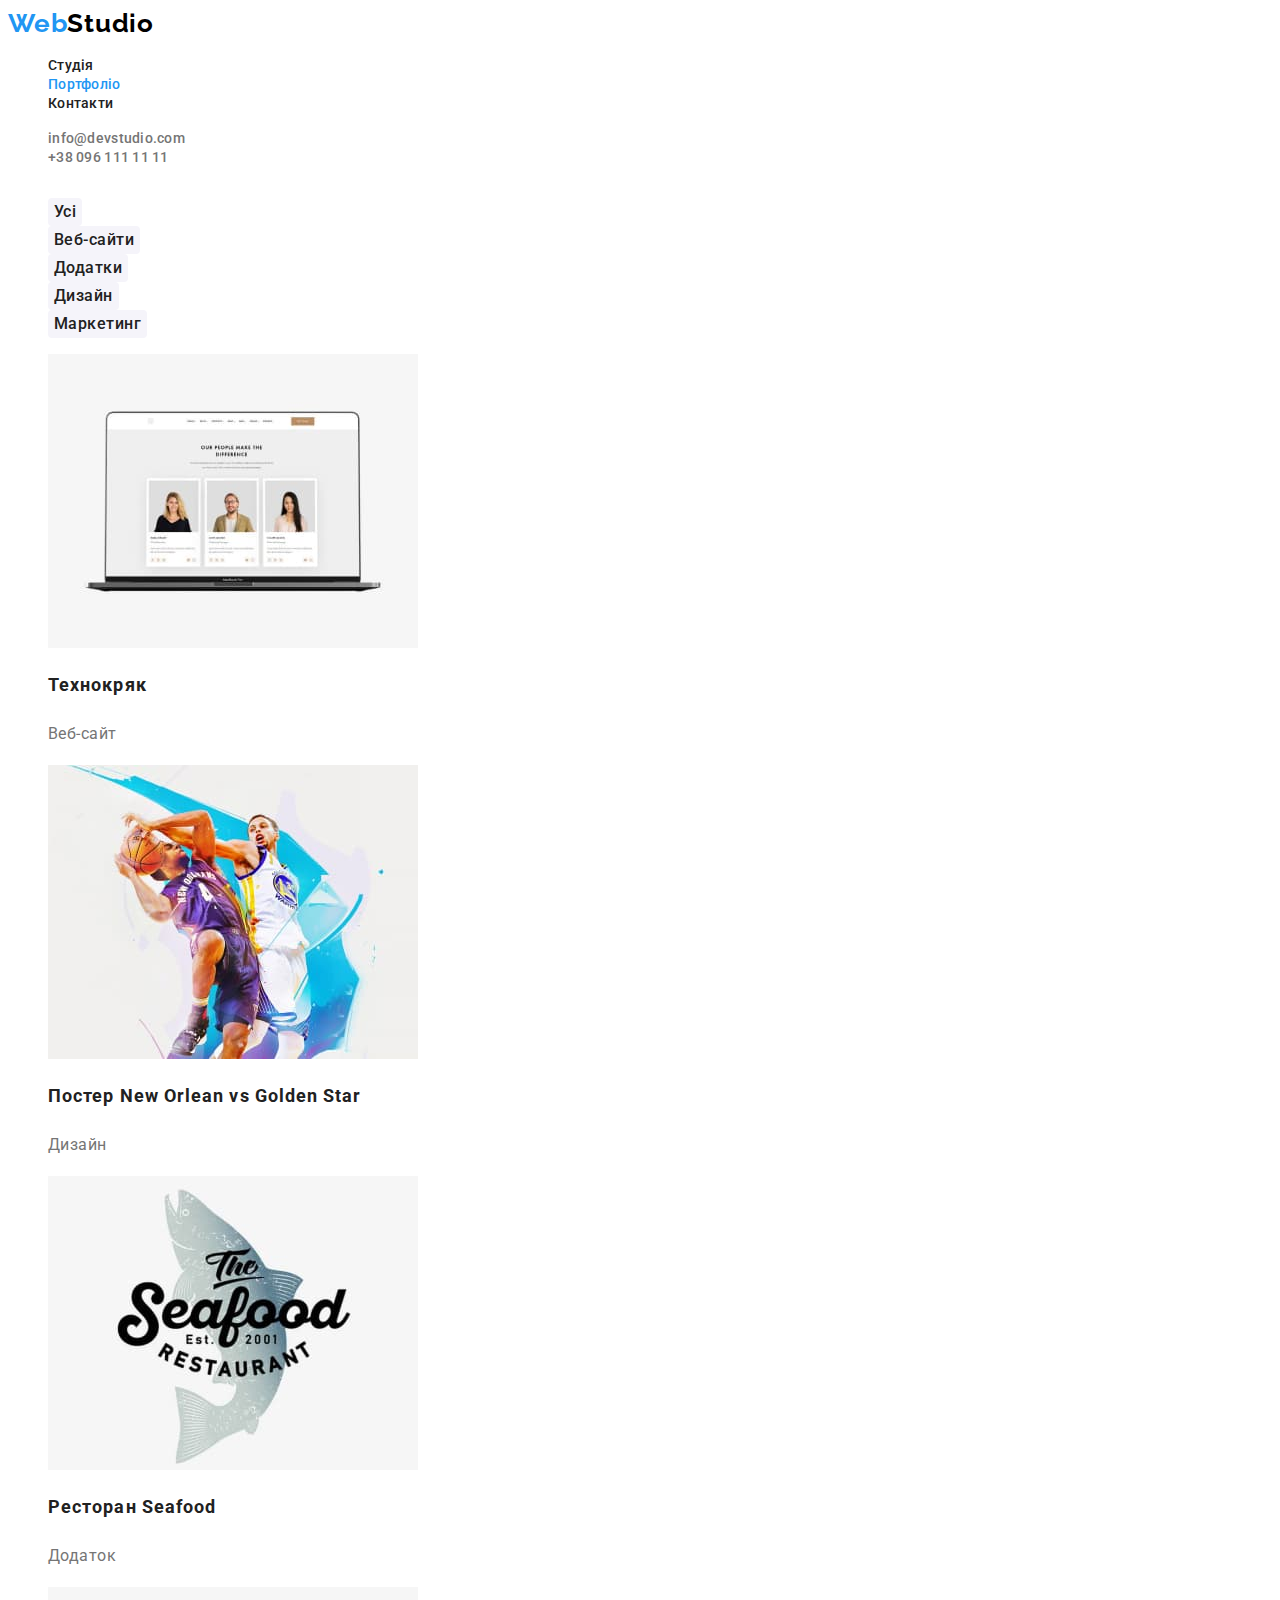
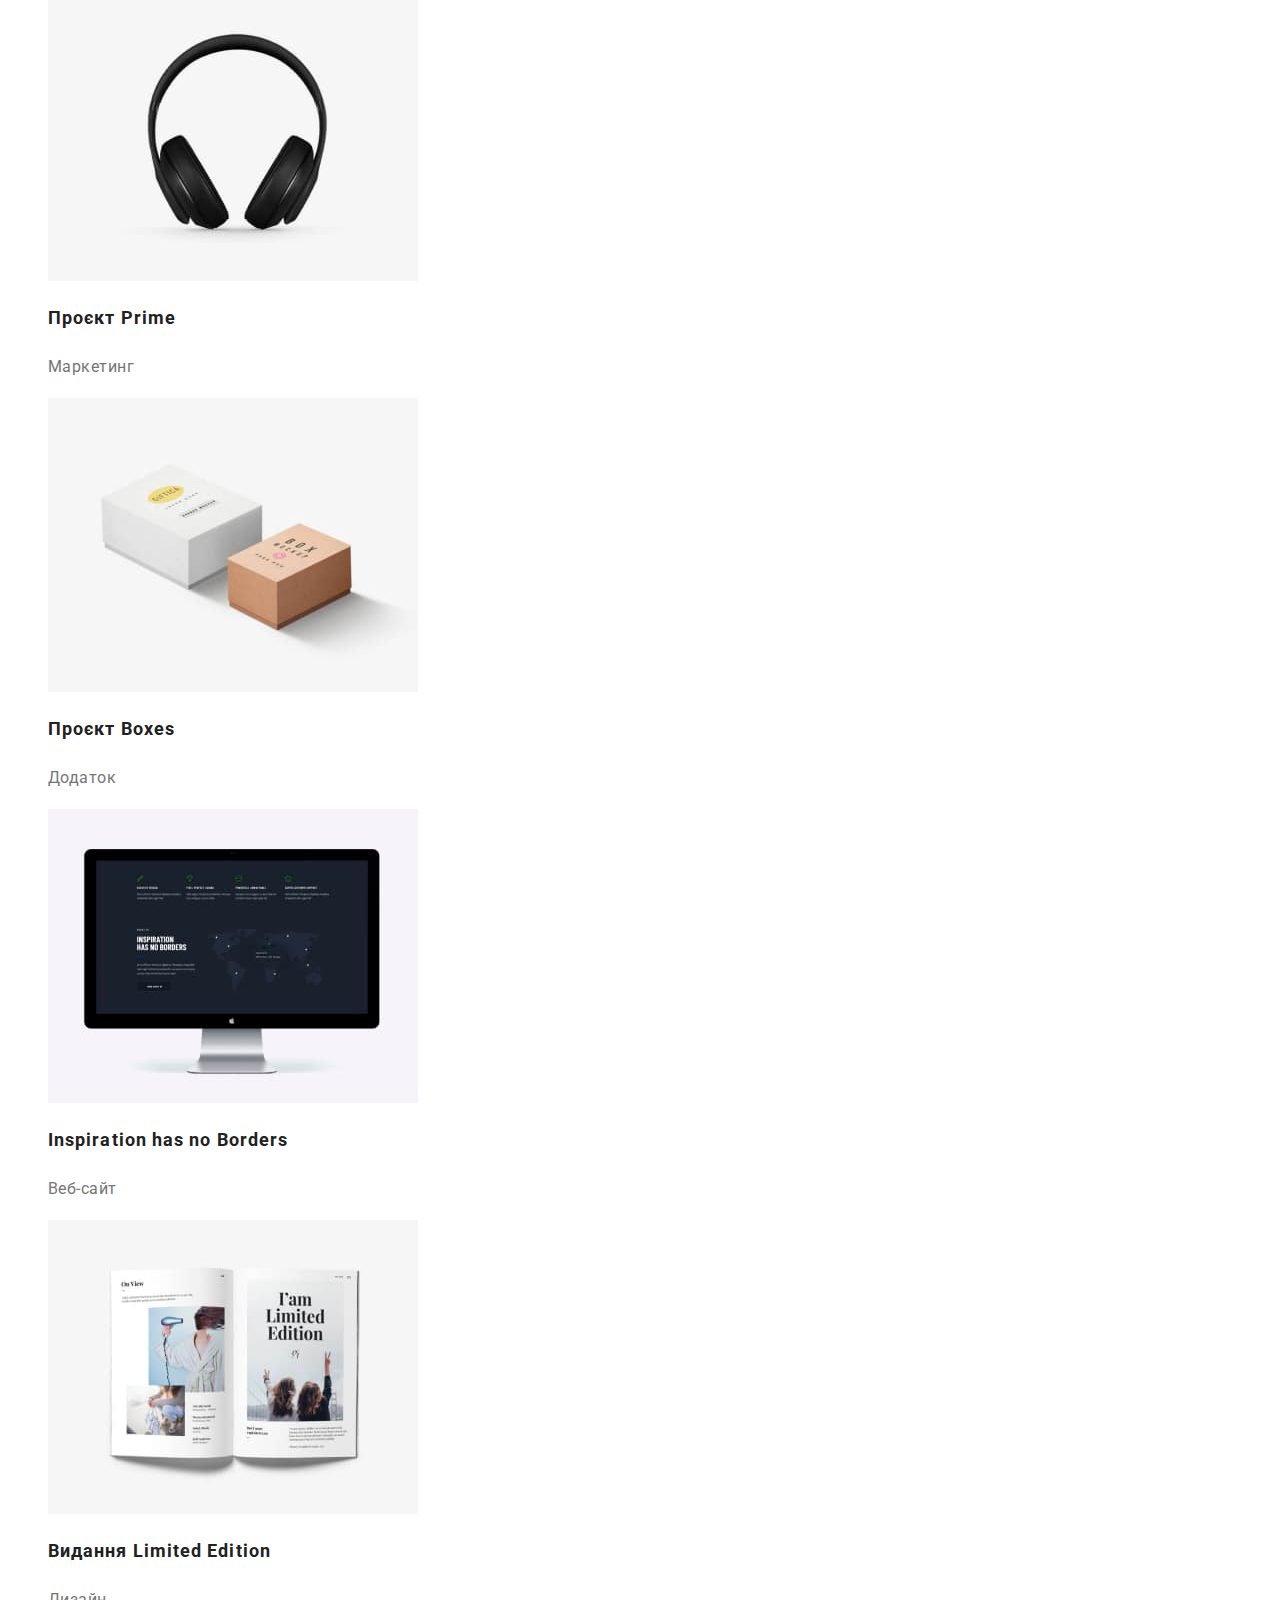
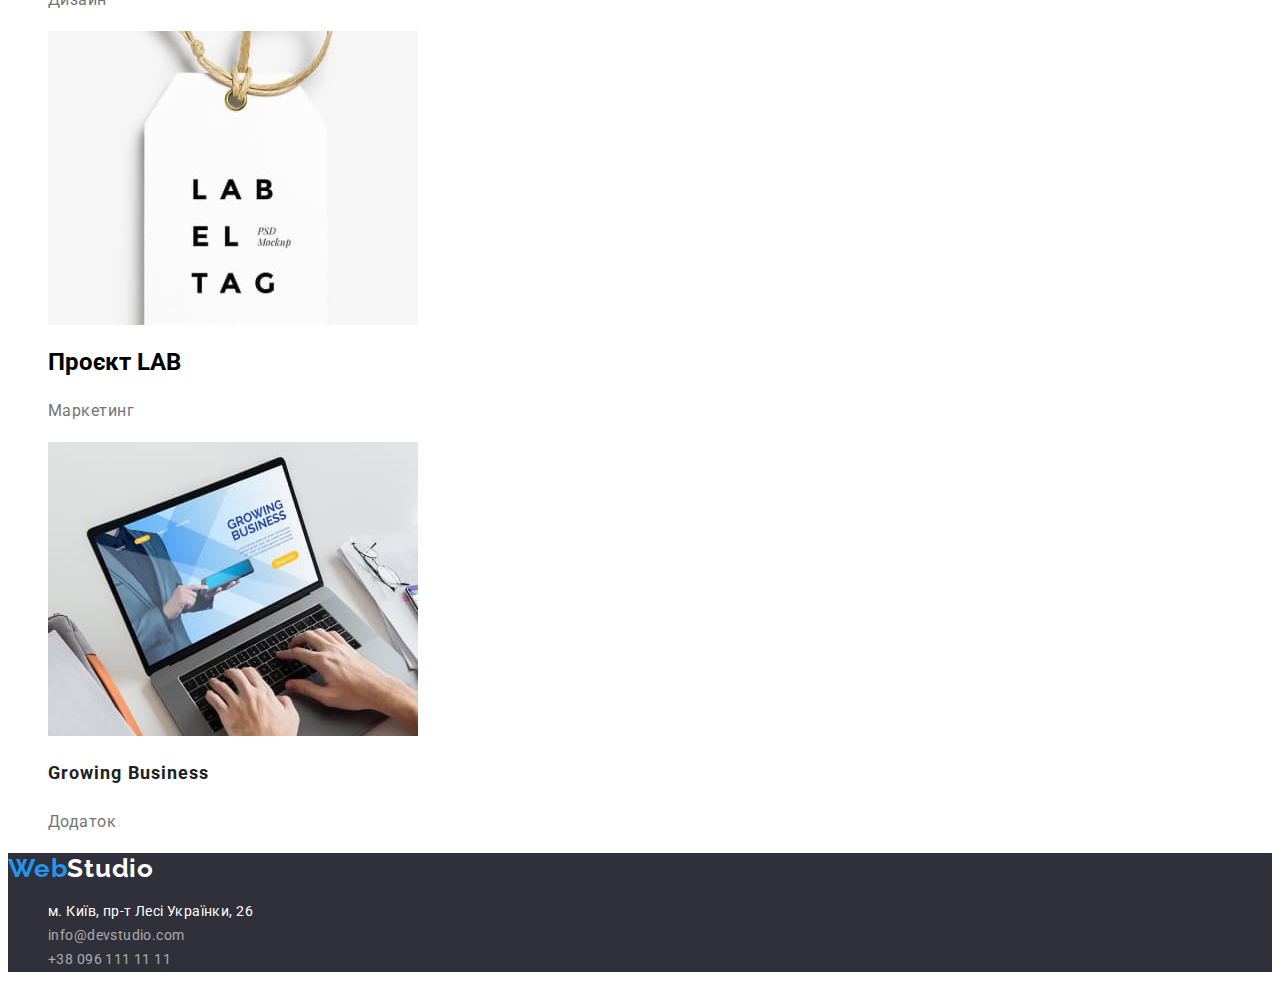
==== portfolio.html @ 9798612a "second step" ====
<!DOCTYPE html>
<html lang="uk">
  <head>
    <meta charset="UTF-8" />
    <meta name="viewport" content="width=device-width, initial-scale=1.0" />
    <title>Портфоліо</title>
    <link rel="preconnect" href="https://fonts.googleapis.com" />
    <link rel="preconnect" href="https://fonts.gstatic.com" crossorigin />
    <link
      href="https://fonts.googleapis.com/css2?family=Raleway:wght@700&family=Roboto:wght@400;500;700;900&display=swap"
      rel="stylesheet"
    />
    <link rel="stylesheet" href="./CSS/styles.css" />
  </head>
  <body>
    <header class="header">
      <a class="logo-link link" id="webstudio" href="#" lang="en"
        ><span class="logo">Web</span>Studio</a
      >
      <nav class="header-nav">
        <ul class="header-list list">
          <li class="header-iteam">
            <a class="header-link link" href="./index.html">Студія</a>
          </li>
          <li class="header-iteam">
            <a class="header-link link current" href="#">Портфоліо</a>
          </li>
          <li class="header-iteam">
            <a class="header-link link" href="#contacts">Контакти</a>
          </li>
        </ul>
      </nav>
      <ul class="header-list list">
        <li class="header-iteam contacts">
          <a class="header-link link" href="mailto:info@devstudio.com"
            >info@devstudio.com</a
          >
        </li>
        <li class="header-list contacts">
          <a class="header-link link" href="tel:+380961111111"
            >+38 096 111 11 11</a
          >
        </li>
      </ul>
    </header>
    <main>
      <section class="portfolio">
        <h1 class="hide">Сторінка портфоліо</h1>
        <ul class="portfolio-list list">
          <li class="portfolio-iteam-button">
            <button class="portfolio-button" type="button">Усі</button>
          </li>
          <li class="portfolio-iteam-button">
            <button class="portfolio-button" type="button">Веб-сайти</button>
          </li>
          <li class="portfolio-iteam-button">
            <button class="portfolio-button" type="button">Додатки</button>
          </li>
          <li class="portfolio-iteam-button">
            <button class="portfolio-button" type="button">Дизайн</button>
          </li>
          <li class="portfolio-iteam-button">
            <button class="portfolio-button" type="button">Маркетинг</button>
          </li>
        </ul>
        <ul class="portfolio-list list">
          <li class="portfolio-iteam">
            <img
              src="./images/portfolio_1_new.jpg"
              alt="Зображення веб-сайту Технокряк"
              width="370"
              height="294"
            />
            <h2 class="portfolio-titel">Технокряк</h2>
            <p class="portfolio-text">Веб-сайт</p>
          </li>
          <li class="portfolio-iteam">
            <img
              src="./images/portfolio_2_new.jpg"
              alt="Постер New Orlean vs Golden Star"
              width="370"
              height="294"
            />
            <h2 class="portfolio-titel">Постер New Orlean vs Golden Star</h2>
            <p class="portfolio-text">Дизайн</p>
          </li>
          <li class="portfolio-iteam">
            <img
              src="./images/portfolio_3_new.jpg"
              alt="Зображення ресторану Seafood"
              width="370"
              height="294"
            />
            <h2 class="portfolio-titel">Ресторан Seafood</h2>
            <p class="portfolio-text">Додаток</p>
          </li>
          <li class="portfolio-iteam">
            <img
              src="./images/portfolio_4_new.jpg"
              alt="Зображення навушників"
              width="370"
              height="294"
            />
            <h2 class="portfolio-titel">Проєкт Prime</h2>
            <p class="portfolio-text">Маркетинг</p>
          </li>
          <li class="portfolio-iteam">
            <img
              src="./images/portfolio_5_new.jpg"
              alt="Зображення проекту Boxes"
              width="370"
              height="294"
            />
            <h2 class="portfolio-titel">Проєкт Boxes</h2>
            <p class="portfolio-text">Додаток</p>
          </li>
          <li class="portfolio-iteam">
            <img
              src="./images/portfolio_6_new.jpg"
              alt="Зображення створеного веб-сайте"
              width="370"
              height="294"
            />
            <h2 class="portfolio-titel">Inspiration has no Borders</h2>
            <p class="portfolio-text">Веб-сайт</p>
          </li>
          <li class="portfolio-iteam">
            <img
              src="./images/portfolio_7_new.jpg"
              alt="Зображення дизайнерського журналу"
              width="370"
              height="294"
            />
            <h2 class="portfolio-titel">Видання Limited Edition</h2>
            <p class="portfolio-text">Дизайн</p>
          </li>
          <li class="portfolio-iteam">
            <img 
              src="./images/portfolio_8_new.jpg" 
              alt="Зображення бірки" 
              width="370"
              height="294"
            />
            <h2>Проєкт LAB</h2>
            <p class="portfolio-text">Маркетинг</p>
          </li>
          <li class="portfolio-iteam">
            <img
              src="./images/portfolio_9_new.jpg"
              alt="Зображення додатку для бізнесу"
              width="370"
              height="294"
            />
            <h2 class="portfolio-titel">Growing Business</h2>
            <p class="portfolio-text">Додаток</p>
          </li>
        </ul>
      </section>
    </main>
    <footer class="footer">
      <a class="logo-link link" href="#webstudio" lang="en"
        ><span class="logo">Web</span>Studio</a
      >
      <address id="contacts" class="footer-address">
        <ul class="footer-list list">
          <li class="footer-iteam">
            <a
              class="footer-link link footer-address"
              href="https://www.bing.com/maps?osid=c63089d1-bdf8-47fa-8909-ece39b428c00&cp=50.42718~30.53534&lvl=17&pi=0&v=2&sV=2&form=S00027"
            >
              м. Київ, пр-т Лесі Українки, 26
            </a>
          </li>
          <li class="footer-iteam">
            <a class="footer-link link" href="mailto:info@devstudio.com"
              >info@devstudio.com</a
            >
          </li>
          <li class="footer-iteam">
            <a class="footer-link link" href="tel:+380961111111"
              >+38 096 111 11 11</a
            >
          </li>
        </ul>
      </address>
    </footer>
  </body>
</html>
---- CSS/styles.css ----
:root {
  --main-color: #2196f3;
  --first-titel-color: #212121;
  --hero-titel-color: #ffffff;
  --first-text-color: #757575;
  --footer-background-color: #2f303a;
  --team-background-color: #f5f4fa;
  --black-color: #000000;
  --background-color-btn: #188CE8
  
}

body {
  font-family: "Roboto", sans-serif;
}

.link {
  text-decoration: none;
}
.list {
  list-style: none;
}

.header {
}
.logo-link {
  font-family: Raleway;
  font-style: normal;
  font-weight: 700;
  font-size: 26px;
  line-height: 1.1923;
  letter-spacing: 0.03em;
  color: var(--black-color);
}
.logo {
  color: var(--main-color);
}
.header-nav {
}
.header-list {
}
.header-iteam {
}
.header-link {
    font-weight: 500;
    font-size: 14px;
    line-height: 1.1428;
    letter-spacing: 0.02em;
    color: var(--first-titel-color);
}

.current{
    color: var(--main-color);
}

.header-link:hover,
.header-link:focus{
    color: var(--main-color);
}

.contacts > a{
    color: var(--first-text-color);
}

.hero {
    background-color: var(--footer-background-color);
}
.hero-title {
    font-weight: 900;
    font-size: 44px;
    line-height: 1.3636;
    letter-spacing: 0.06em;

    text-align: center;
    text-transform: uppercase;

    color: var(--hero-titel-color);
}
.hero-button {
    font-family: 'Roboto', sans-serif;
    font-size: 16px;
    font-style: normal;
    font-weight: 700;
    line-height: 1.875;
    letter-spacing: 0.06em;

    color: var(--hero-titel-color);

    cursor: pointer;
    text-align: center;

    border: none;
    border-radius: 4px;
    background: var(--main-color);
    box-shadow: 0px 4px 4px 0px rgba(0, 0, 0, 0.15);
    
}

.hero-button:hover,
.hero-button:focus{
    background-color: var(--background-color-btn);
}

.advantage {
}
.hide {
    font-size: 0;
}
.advantage-list {
}
.advantage-iteam {
}
.advantage-iteam-title {
    font-size: 14px;
    font-weight: 700;
    line-height: 1.1428;
    letter-spacing: 0.03em;
    text-transform: uppercase;
    color: var(--first-titel-color);
}
.advantage-iteam-text {
    font-size: 14px;
    line-height: 1.7142;
    letter-spacing: 0.03em;
    color: var(--first-text-color);
}

.services {
}
.title {
    text-align: center;
    font-size: 36px;
    font-weight: 700;
    line-height: 1.1666;
    letter-spacing: 0.03em;
}
.services-list {
}
.services-iteam {
}
.services-img {
}

.team {
    background-color: var(--team-background-color);
}
.team-list {
}

.team-iteam {
    border-radius: 0px 0px 4px 4px;
    background: var(--hero-titel-color);
    box-shadow: 0px 2px 1px 0px rgba(0, 0, 0, 0.20), 0px 1px 1px 0px rgba(0, 0, 0, 0.14), 0px 1px 3px 0px rgba(0, 0, 0, 0.12);

}
.team-title {
    font-size: 16px;
    font-weight: 500;
    line-height: 1.1875;
    letter-spacing: 0.03em;
    text-align: center;
    color: var(--first-titel-color);
}
.team-text {
    font-size: 16px;
    font-weight: 400;
    line-height: 1.1875;
    letter-spacing: 0.03em;
    text-align: center;
    color: var(--first-text-color);
}

.footer {
    background-color: var(--footer-background-color);
}

.footer > a{
    color: var(--hero-titel-color);
}

.footer-address {
}
.footer-list {
}

.footer-iteam {
}
.footer-link {
    font-size: 14px;
    font-style: normal;
    font-weight: 400;
    line-height: 1.7142;
    letter-spacing: 0.03em;
    color: rgba(255, 255, 255, 0.60);
}

.footer-address {
    color: var(--hero-titel-color);
}

.footer-link:hover,
.footer-link:focus{
    color: var(--main-color);
}
/* Portfolio */

.portfolio {
}

.portfolio-list {
}

.portfolio-iteam-button {
}

.portfolio-button {
    font-family: "Roboto", sans-serif;
    font-size: 16px;
    font-style: normal;
    font-weight: 500;
    line-height: 1.625;
    letter-spacing: 0.03em;
    color: var(--first-titel-color);
    background-color: var(--team-background-color);
    border: none;
    cursor: pointer;
    border-radius: 4px;
    
    text-align: center;
}

.portfolio-button:hover,
.portfolio-button:focus{
    color: var(--hero-titel-color);
    background: var(--main-color);
    box-shadow: 0px 2px 2px 0px rgba(0, 0, 0, 0.12), 0px 1px 2px 0px rgba(0, 0, 0, 0.08), 0px 3px 1px 0px rgba(0, 0, 0, 0.10);
}

.portfolio-iteam {
}

.portfolio-titel {
    font-size: 18px;
    line-height: 2;
    letter-spacing: 0.06em;
    color: var(--first-titel-color);
}

.portfolio-text {
    font-size: 16px;
    font-weight: 400;
    line-height: 1.875;
    letter-spacing: 0.03em;
    color: var(--first-text-color);
}
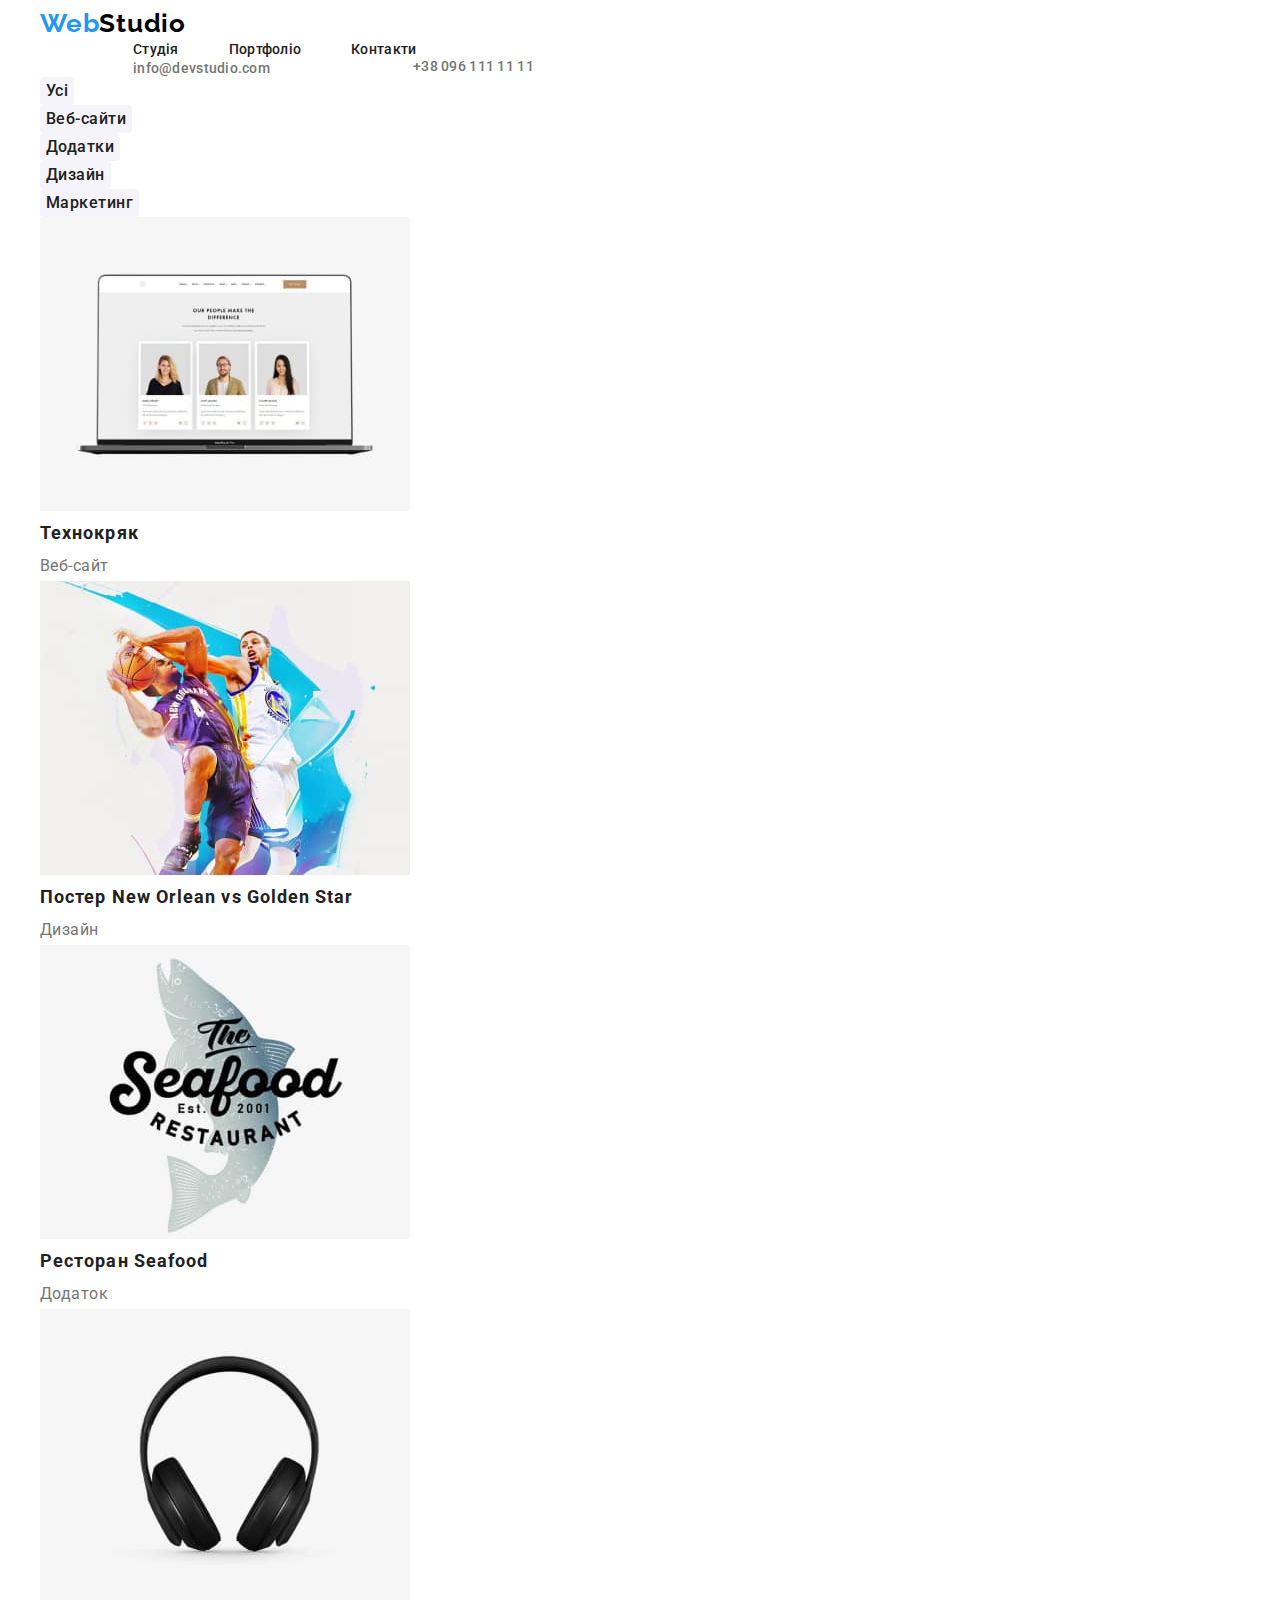
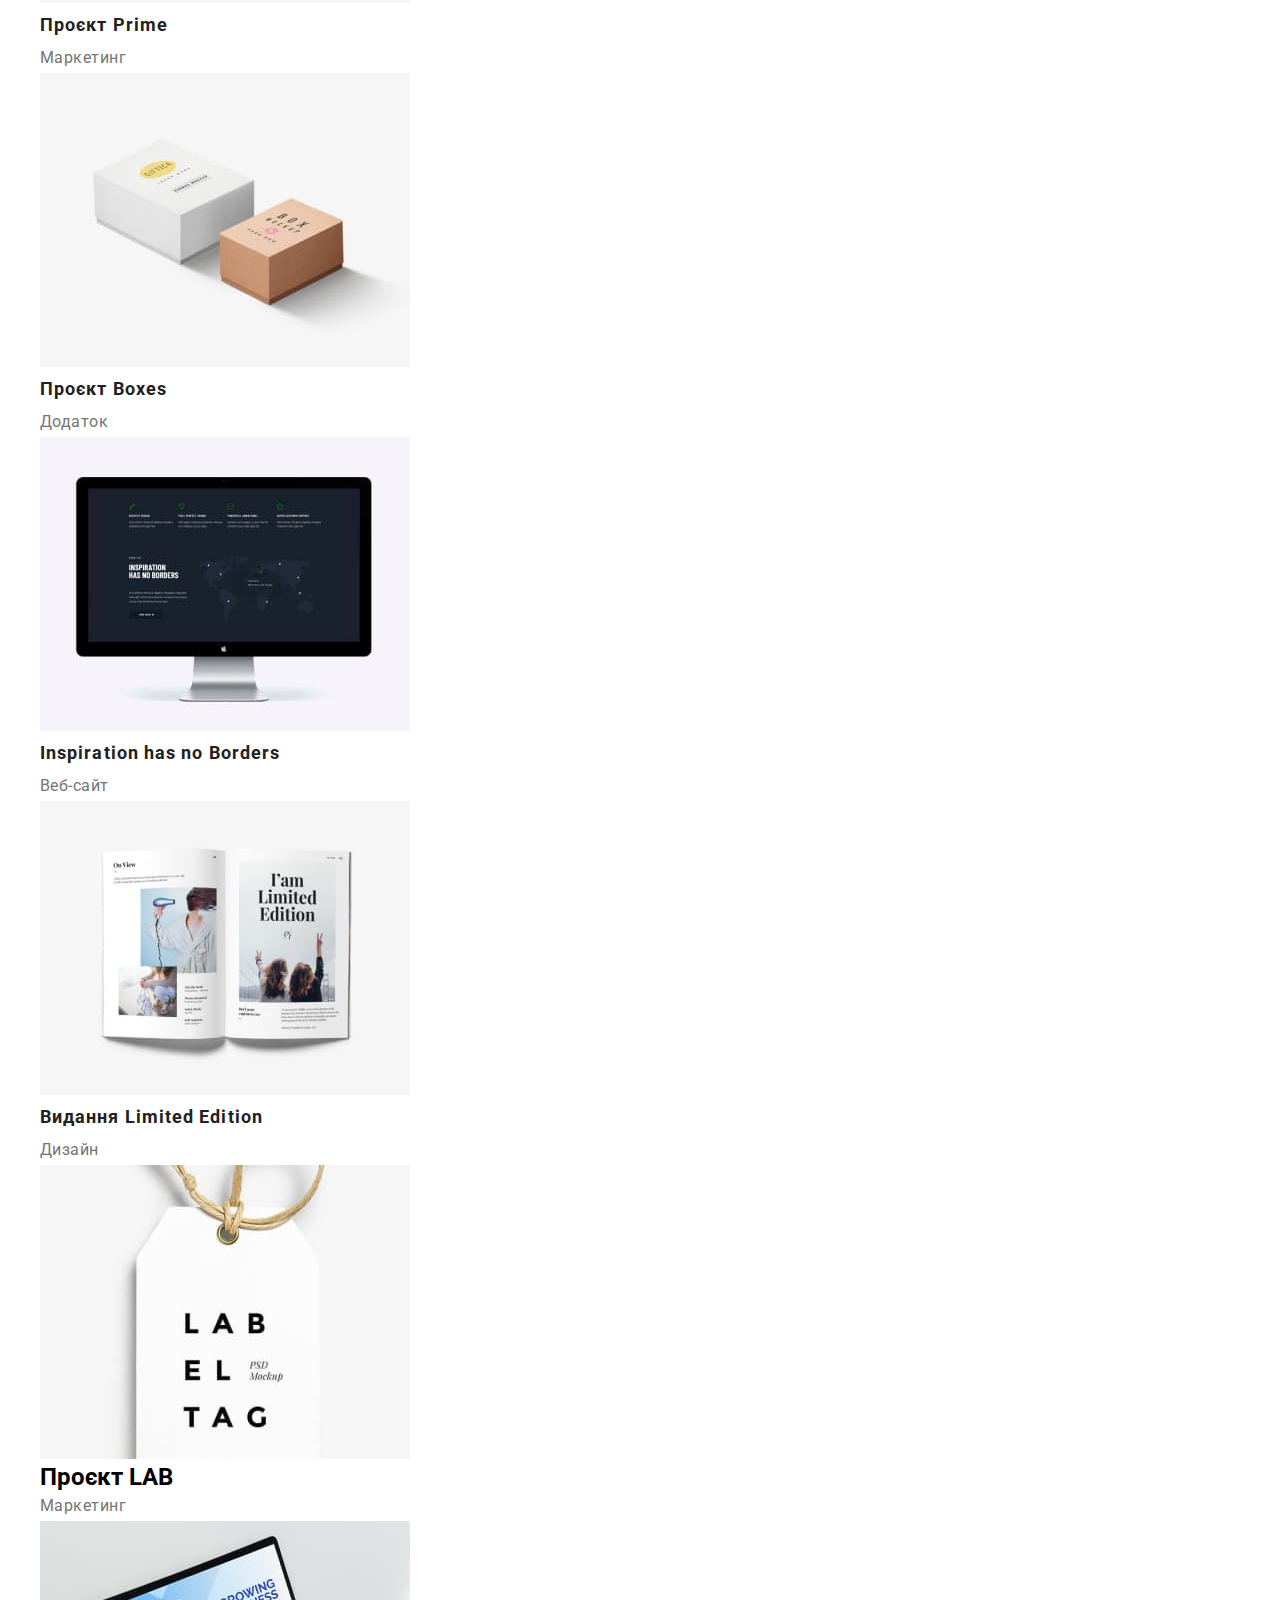
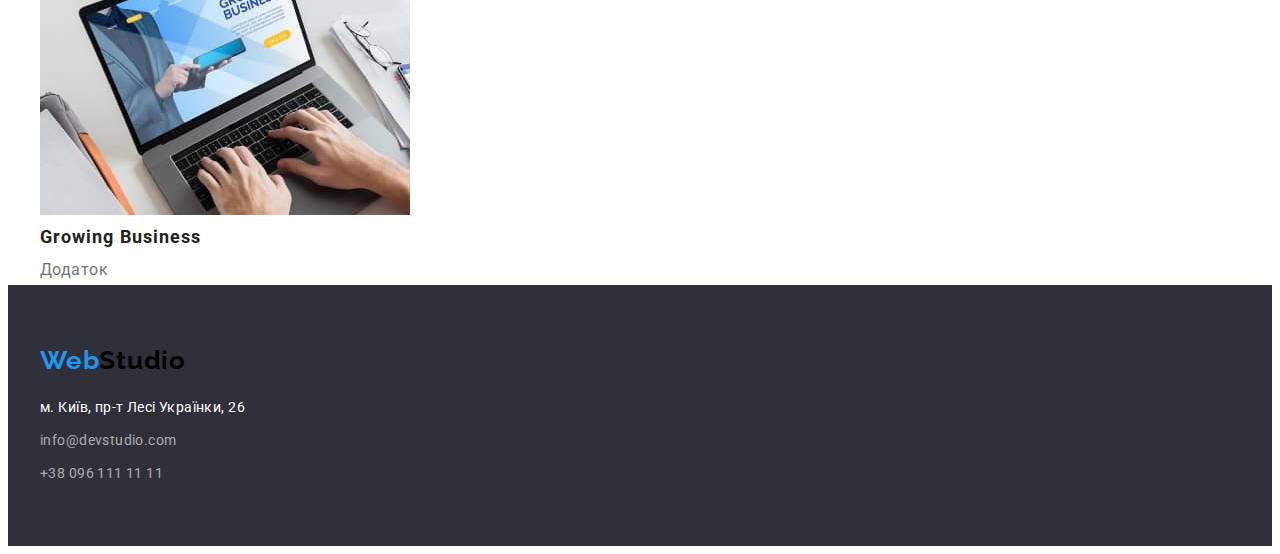
==== commit 25cac585: "done 3 part" ====
--- a/portfolio.html
+++ b/portfolio.html
@@ -10,179 +10,192 @@
       href="https://fonts.googleapis.com/css2?family=Raleway:wght@700&family=Roboto:wght@400;500;700;900&display=swap"
       rel="stylesheet"
     />
+    <link
+      rel="stylesheet"
+      href="https://cdnjs.cloudflare.com/ajax/libs/modern-normalize/2.0.0/modern-normalize.min.css"
+      integrity="sha512-4xo8blKMVCiXpTaLzQSLSw3KFOVPWhm/TRtuPVc4WG6kUgjH6J03IBuG7JZPkcWMxJ5huwaBpOpnwYElP/m6wg=="
+      crossorigin="anonymous"
+      referrerpolicy="no-referrer"
+    />
     <link rel="stylesheet" href="./CSS/styles.css" />
   </head>
   <body>
     <header class="header">
-      <a class="logo-link link" id="webstudio" href="#" lang="en"
-        ><span class="logo">Web</span>Studio</a
-      >
-      <nav class="header-nav">
+      <div class="container">
+        <a class="logo-link link" id="webstudio" href="#" lang="en"
+          ><span class="logo">Web</span>Studio</a
+        >
+        <nav class="header-nav">
+          <ul class="header-list list">
+            <li class="header-iteam">
+              <a class="header-link link" href="./index.html">Студія</a>
+            </li>
+            <li class="header-iteam">
+              <a class="header-link link current" href="#">Портфоліо</a>
+            </li>
+            <li class="header-iteam">
+              <a class="header-link link" href="#contacts">Контакти</a>
+            </li>
+          </ul>
+        </nav>
         <ul class="header-list list">
-          <li class="header-iteam">
-            <a class="header-link link" href="./index.html">Студія</a>
-          </li>
-          <li class="header-iteam">
-            <a class="header-link link current" href="#">Портфоліо</a>
-          </li>
-          <li class="header-iteam">
-            <a class="header-link link" href="#contacts">Контакти</a>
-          </li>
-        </ul>
-      </nav>
-      <ul class="header-list list">
-        <li class="header-iteam contacts">
-          <a class="header-link link" href="mailto:info@devstudio.com"
-            >info@devstudio.com</a
-          >
-        </li>
-        <li class="header-list contacts">
-          <a class="header-link link" href="tel:+380961111111"
-            >+38 096 111 11 11</a
-          >
-        </li>
-      </ul>
-    </header>
-    <main>
-      <section class="portfolio">
-        <h1 class="hide">Сторінка портфоліо</h1>
-        <ul class="portfolio-list list">
-          <li class="portfolio-iteam-button">
-            <button class="portfolio-button" type="button">Усі</button>
-          </li>
-          <li class="portfolio-iteam-button">
-            <button class="portfolio-button" type="button">Веб-сайти</button>
-          </li>
-          <li class="portfolio-iteam-button">
-            <button class="portfolio-button" type="button">Додатки</button>
-          </li>
-          <li class="portfolio-iteam-button">
-            <button class="portfolio-button" type="button">Дизайн</button>
-          </li>
-          <li class="portfolio-iteam-button">
-            <button class="portfolio-button" type="button">Маркетинг</button>
-          </li>
-        </ul>
-        <ul class="portfolio-list list">
-          <li class="portfolio-iteam">
-            <img
-              src="./images/portfolio_1_new.jpg"
-              alt="Зображення веб-сайту Технокряк"
-              width="370"
-              height="294"
-            />
-            <h2 class="portfolio-titel">Технокряк</h2>
-            <p class="portfolio-text">Веб-сайт</p>
-          </li>
-          <li class="portfolio-iteam">
-            <img
-              src="./images/portfolio_2_new.jpg"
-              alt="Постер New Orlean vs Golden Star"
-              width="370"
-              height="294"
-            />
-            <h2 class="portfolio-titel">Постер New Orlean vs Golden Star</h2>
-            <p class="portfolio-text">Дизайн</p>
-          </li>
-          <li class="portfolio-iteam">
-            <img
-              src="./images/portfolio_3_new.jpg"
-              alt="Зображення ресторану Seafood"
-              width="370"
-              height="294"
-            />
-            <h2 class="portfolio-titel">Ресторан Seafood</h2>
-            <p class="portfolio-text">Додаток</p>
-          </li>
-          <li class="portfolio-iteam">
-            <img
-              src="./images/portfolio_4_new.jpg"
-              alt="Зображення навушників"
-              width="370"
-              height="294"
-            />
-            <h2 class="portfolio-titel">Проєкт Prime</h2>
-            <p class="portfolio-text">Маркетинг</p>
-          </li>
-          <li class="portfolio-iteam">
-            <img
-              src="./images/portfolio_5_new.jpg"
-              alt="Зображення проекту Boxes"
-              width="370"
-              height="294"
-            />
-            <h2 class="portfolio-titel">Проєкт Boxes</h2>
-            <p class="portfolio-text">Додаток</p>
-          </li>
-          <li class="portfolio-iteam">
-            <img
-              src="./images/portfolio_6_new.jpg"
-              alt="Зображення створеного веб-сайте"
-              width="370"
-              height="294"
-            />
-            <h2 class="portfolio-titel">Inspiration has no Borders</h2>
-            <p class="portfolio-text">Веб-сайт</p>
-          </li>
-          <li class="portfolio-iteam">
-            <img
-              src="./images/portfolio_7_new.jpg"
-              alt="Зображення дизайнерського журналу"
-              width="370"
-              height="294"
-            />
-            <h2 class="portfolio-titel">Видання Limited Edition</h2>
-            <p class="portfolio-text">Дизайн</p>
-          </li>
-          <li class="portfolio-iteam">
-            <img 
-              src="./images/portfolio_8_new.jpg" 
-              alt="Зображення бірки" 
-              width="370"
-              height="294"
-            />
-            <h2>Проєкт LAB</h2>
-            <p class="portfolio-text">Маркетинг</p>
-          </li>
-          <li class="portfolio-iteam">
-            <img
-              src="./images/portfolio_9_new.jpg"
-              alt="Зображення додатку для бізнесу"
-              width="370"
-              height="294"
-            />
-            <h2 class="portfolio-titel">Growing Business</h2>
-            <p class="portfolio-text">Додаток</p>
-          </li>
-        </ul>
-      </section>
-    </main>
-    <footer class="footer">
-      <a class="logo-link link" href="#webstudio" lang="en"
-        ><span class="logo">Web</span>Studio</a
-      >
-      <address id="contacts" class="footer-address">
-        <ul class="footer-list list">
-          <li class="footer-iteam">
-            <a
-              class="footer-link link footer-address"
-              href="https://www.bing.com/maps?osid=c63089d1-bdf8-47fa-8909-ece39b428c00&cp=50.42718~30.53534&lvl=17&pi=0&v=2&sV=2&form=S00027"
-            >
-              м. Київ, пр-т Лесі Українки, 26
-            </a>
-          </li>
-          <li class="footer-iteam">
-            <a class="footer-link link" href="mailto:info@devstudio.com"
+          <li class="header-iteam contacts">
+            <a class="header-link link" href="mailto:info@devstudio.com"
               >info@devstudio.com</a
             >
           </li>
-          <li class="footer-iteam">
-            <a class="footer-link link" href="tel:+380961111111"
+          <li class="header-list contacts">
+            <a class="header-link link" href="tel:+380961111111"
               >+38 096 111 11 11</a
             >
           </li>
         </ul>
-      </address>
+      </div>
+    </header>
+    <main>
+      <section class="portfolio">
+        <div class="container">
+          <h1 class="hide">Сторінка портфоліо</h1>
+          <ul class="portfolio-list list">
+            <li class="portfolio-iteam-button">
+              <button class="portfolio-button" type="button">Усі</button>
+            </li>
+            <li class="portfolio-iteam-button">
+              <button class="portfolio-button" type="button">Веб-сайти</button>
+            </li>
+            <li class="portfolio-iteam-button">
+              <button class="portfolio-button" type="button">Додатки</button>
+            </li>
+            <li class="portfolio-iteam-button">
+              <button class="portfolio-button" type="button">Дизайн</button>
+            </li>
+            <li class="portfolio-iteam-button">
+              <button class="portfolio-button" type="button">Маркетинг</button>
+            </li>
+          </ul>
+          <ul class="portfolio-list list">
+            <li class="portfolio-iteam">
+              <img
+                src="./images/portfolio_1_new.jpg"
+                alt="Зображення веб-сайту Технокряк"
+                width="370"
+                height="294"
+              />
+              <h2 class="portfolio-titel">Технокряк</h2>
+              <p class="portfolio-text">Веб-сайт</p>
+            </li>
+            <li class="portfolio-iteam">
+              <img
+                src="./images/portfolio_2_new.jpg"
+                alt="Постер New Orlean vs Golden Star"
+                width="370"
+                height="294"
+              />
+              <h2 class="portfolio-titel">Постер New Orlean vs Golden Star</h2>
+              <p class="portfolio-text">Дизайн</p>
+            </li>
+            <li class="portfolio-iteam">
+              <img
+                src="./images/portfolio_3_new.jpg"
+                alt="Зображення ресторану Seafood"
+                width="370"
+                height="294"
+              />
+              <h2 class="portfolio-titel">Ресторан Seafood</h2>
+              <p class="portfolio-text">Додаток</p>
+            </li>
+            <li class="portfolio-iteam">
+              <img
+                src="./images/portfolio_4_new.jpg"
+                alt="Зображення навушників"
+                width="370"
+                height="294"
+              />
+              <h2 class="portfolio-titel">Проєкт Prime</h2>
+              <p class="portfolio-text">Маркетинг</p>
+            </li>
+            <li class="portfolio-iteam">
+              <img
+                src="./images/portfolio_5_new.jpg"
+                alt="Зображення проекту Boxes"
+                width="370"
+                height="294"
+              />
+              <h2 class="portfolio-titel">Проєкт Boxes</h2>
+              <p class="portfolio-text">Додаток</p>
+            </li>
+            <li class="portfolio-iteam">
+              <img
+                src="./images/portfolio_6_new.jpg"
+                alt="Зображення створеного веб-сайте"
+                width="370"
+                height="294"
+              />
+              <h2 class="portfolio-titel">Inspiration has no Borders</h2>
+              <p class="portfolio-text">Веб-сайт</p>
+            </li>
+            <li class="portfolio-iteam">
+              <img
+                src="./images/portfolio_7_new.jpg"
+                alt="Зображення дизайнерського журналу"
+                width="370"
+                height="294"
+              />
+              <h2 class="portfolio-titel">Видання Limited Edition</h2>
+              <p class="portfolio-text">Дизайн</p>
+            </li>
+            <li class="portfolio-iteam">
+              <img 
+                src="./images/portfolio_8_new.jpg" 
+                alt="Зображення бірки" 
+                width="370"
+                height="294"
+              />
+              <h2>Проєкт LAB</h2>
+              <p class="portfolio-text">Маркетинг</p>
+            </li>
+            <li class="portfolio-iteam">
+              <img
+                src="./images/portfolio_9_new.jpg"
+                alt="Зображення додатку для бізнесу"
+                width="370"
+                height="294"
+              />
+              <h2 class="portfolio-titel">Growing Business</h2>
+              <p class="portfolio-text">Додаток</p>
+            </li>
+          </ul>
+        </div>
+      </section>
+    </main>
+    <footer class="footer">
+      <div class="container">
+        <a class="logo-link link" href="#webstudio" lang="en"
+          ><span class="logo">Web</span>Studio</a
+        >
+        <address id="contacts" class="footer-address">
+          <ul class="footer-list list">
+            <li class="footer-iteam">
+              <a
+                class="footer-link link footer-address"
+                href="https://www.bing.com/maps?osid=c63089d1-bdf8-47fa-8909-ece39b428c00&cp=50.42718~30.53534&lvl=17&pi=0&v=2&sV=2&form=S00027"
+              >
+                м. Київ, пр-т Лесі Українки, 26
+              </a>
+            </li>
+            <li class="footer-iteam">
+              <a class="footer-link link" href="mailto:info@devstudio.com"
+                >info@devstudio.com</a
+              >
+            </li>
+            <li class="footer-iteam">
+              <a class="footer-link link" href="tel:+380961111111"
+                >+38 096 111 11 11</a
+              >
+            </li>
+          </ul>
+        </address>
+      </div>
     </footer>
   </body>
 </html>
--- a/CSS/styles.css
+++ b/CSS/styles.css
@@ -6,12 +6,44 @@
   --footer-background-color: #2f303a;
   --team-background-color: #f5f4fa;
   --black-color: #000000;
-  --background-color-btn: #188CE8
-  
+  --background-color-btn: #188ce8;
 }
 
 body {
   font-family: "Roboto", sans-serif;
+  justify-content: center;
+}
+h1,
+h2,
+h3,
+h4,
+h5,
+h6,
+p {
+  margin: 0;
+}
+ul{
+  margin: 0;
+  padding: 0;
+}
+
+address{
+  font-style: normal;
+}
+
+.container{
+  width: 1200px;
+  padding-left: 15px;
+  padding-right: 15px;
+  margin: 0 auto;
+}
+
+.current {
+  color: var(--main-color);
+}
+
+.hide {
+  font-size: 0;
 }
 
 .link {
@@ -23,184 +55,245 @@
 
 .header {
 }
+
+.header-wrap{
+  display: flex;
+  align-items: center;
+}
+
 .logo-link {
-  font-family: Raleway;
-  font-style: normal;
+  font-family: 'Raleway';
   font-weight: 700;
   font-size: 26px;
   line-height: 1.1923;
   letter-spacing: 0.03em;
   color: var(--black-color);
+  padding-top: 25px;
+  padding-bottom: 25px;
 }
 .logo {
   color: var(--main-color);
+  
 }
 .header-nav {
 }
+
 .header-list {
-}
+  display: flex;
+  gap: 50px;
+  margin-left: 93px;
+}
+
+.header-list-contacts{
+  display: flex;
+  gap: 50px;
+  margin-left: auto;
+}
+
+
+
 .header-iteam {
 }
 .header-link {
-    font-weight: 500;
-    font-size: 14px;
-    line-height: 1.1428;
-    letter-spacing: 0.02em;
-    color: var(--first-titel-color);
-}
-
-.current{
-    color: var(--main-color);
-}
+  font-weight: 500;
+  font-size: 14px;
+  line-height: 1.1428;
+  letter-spacing: 0.02em;
+  color: var(--first-titel-color);
+}
+
+
 
 .header-link:hover,
-.header-link:focus{
-    color: var(--main-color);
-}
-
-.contacts > a{
-    color: var(--first-text-color);
+.header-link:focus {
+  color: var(--main-color);
+}
+
+.contacts > a {
+  color: var(--first-text-color);
 }
 
 .hero {
-    background-color: var(--footer-background-color);
-}
+  background-color: var(--footer-background-color);
+  padding: 200px 0;
+  text-align: center;
+}
+
+.hero-wrap{
+  display: flex;
+  justify-content: center;
+  margin-bottom: 30px;
+}
+
+
 .hero-title {
-    font-weight: 900;
-    font-size: 44px;
-    line-height: 1.3636;
-    letter-spacing: 0.06em;
-
-    text-align: center;
-    text-transform: uppercase;
-
-    color: var(--hero-titel-color);
+  max-width: 696px;
+  font-weight: 900;
+  font-size: 44px;
+  line-height: 1.3636;
+  letter-spacing: 0.06em;
+
+  text-align: center;
+  text-transform: uppercase;
+
+  color: var(--hero-titel-color);
 }
 .hero-button {
-    font-family: 'Roboto', sans-serif;
-    font-size: 16px;
-    font-style: normal;
-    font-weight: 700;
-    line-height: 1.875;
-    letter-spacing: 0.06em;
-
-    color: var(--hero-titel-color);
-
-    cursor: pointer;
-    text-align: center;
-
-    border: none;
-    border-radius: 4px;
-    background: var(--main-color);
-    box-shadow: 0px 4px 4px 0px rgba(0, 0, 0, 0.15);
-    
+  font-family: "Roboto", sans-serif;
+  font-size: 16px;
+  font-weight: 700;
+  line-height: 1.875;
+  letter-spacing: 0.06em;
+
+  color: var(--hero-titel-color);
+
+  cursor: pointer;
+  text-align: center;
+
+  border: none;
+  border-radius: 4px;
+  background: var(--main-color);
+  box-shadow: 0px 4px 4px 0px rgba(0, 0, 0, 0.15);
+
+  padding: 10px 32px;
 }
 
 .hero-button:hover,
-.hero-button:focus{
-    background-color: var(--background-color-btn);
+.hero-button:focus {
+  background-color: var(--background-color-btn);
 }
 
 .advantage {
-}
-.hide {
-    font-size: 0;
-}
+  padding: 94px 0;
+}
+
 .advantage-list {
+  display: flex;
+  justify-content: center;
+  gap: 30px;
 }
 .advantage-iteam {
+  width: 100%;
 }
 .advantage-iteam-title {
-    font-size: 14px;
-    font-weight: 700;
-    line-height: 1.1428;
-    letter-spacing: 0.03em;
-    text-transform: uppercase;
-    color: var(--first-titel-color);
+  font-size: 14px;
+  font-weight: 700;
+  line-height: 1.1428;
+  letter-spacing: 0.03em;
+  text-transform: uppercase;
+  color: var(--first-titel-color);
+
+  margin-bottom: 10px;
 }
 .advantage-iteam-text {
-    font-size: 14px;
-    line-height: 1.7142;
-    letter-spacing: 0.03em;
-    color: var(--first-text-color);
+  font-size: 14px;
+  line-height: 1.7142;
+  letter-spacing: 0.03em;
+  color: var(--first-text-color);
 }
 
 .services {
+  padding-bottom: 94px;
 }
 .title {
-    text-align: center;
-    font-size: 36px;
-    font-weight: 700;
-    line-height: 1.1666;
-    letter-spacing: 0.03em;
+  text-align: center;
+  font-size: 36px;
+  font-weight: 700;
+  line-height: 1.1666;
+  letter-spacing: 0.03em;
+
+  margin-bottom: 50px;
 }
 .services-list {
+  display: flex;
+  gap: 30px;
+  justify-content: center;
 }
 .services-iteam {
+  flex-basis: calc((100% - 60px) / 3);
 }
 .services-img {
+  display: block;
+  max-width: 100%;
 }
 
 .team {
-    background-color: var(--team-background-color);
+  background-color: var(--team-background-color);
+  padding: 94px 0;
 }
 .team-list {
+  display: flex;
+  gap: 30px;
 }
 
 .team-iteam {
-    border-radius: 0px 0px 4px 4px;
-    background: var(--hero-titel-color);
-    box-shadow: 0px 2px 1px 0px rgba(0, 0, 0, 0.20), 0px 1px 1px 0px rgba(0, 0, 0, 0.14), 0px 1px 3px 0px rgba(0, 0, 0, 0.12);
-
-}
+  border-radius: 0px 0px 4px 4px;
+  background: var(--hero-titel-color);
+  box-shadow: 0px 2px 1px 0px rgba(0, 0, 0, 0.2),
+    0px 1px 1px 0px rgba(0, 0, 0, 0.14), 0px 1px 3px 0px rgba(0, 0, 0, 0.12);
+  flex-basis: calc((100% - 90px) / 4);
+}
+
+.team-img{
+  display: block;
+  max-width: 100%;
+  margin-bottom: 30px;
+}
+
 .team-title {
-    font-size: 16px;
-    font-weight: 500;
-    line-height: 1.1875;
-    letter-spacing: 0.03em;
-    text-align: center;
-    color: var(--first-titel-color);
+  font-size: 16px;
+  font-weight: 500;
+  line-height: 1.1875;
+  letter-spacing: 0.03em;
+  text-align: center;
+  color: var(--first-titel-color);
+  margin-bottom: 10px;
 }
 .team-text {
-    font-size: 16px;
-    font-weight: 400;
-    line-height: 1.1875;
-    letter-spacing: 0.03em;
-    text-align: center;
-    color: var(--first-text-color);
+  font-size: 16px;
+  line-height: 1.1875;
+  letter-spacing: 0.03em;
+  text-align: center;
+  color: var(--first-text-color);
+  margin-bottom: 30px;
 }
 
 .footer {
-    background-color: var(--footer-background-color);
-}
-
-.footer > a{
-    color: var(--hero-titel-color);
+  background-color: var(--footer-background-color);
+  padding: 60px 0;
+}
+
+footer  .logo-link{
+  
+}
+.footer-logo{
+  color: var(--hero-titel-color);
+  padding-top: 0;
+  padding-bottom: 0;
+}
+
+
+.footer-list {
+}
+
+.footer-iteam:not(:last-child) {
+  margin-bottom: 9px;
+}
+.footer-link {
+  font-size: 14px;
+  line-height: 1.7142;
+  letter-spacing: 0.03em;
+  color: rgba(255, 255, 255, 0.6);
 }
 
 .footer-address {
-}
-.footer-list {
-}
-
-.footer-iteam {
-}
-.footer-link {
-    font-size: 14px;
-    font-style: normal;
-    font-weight: 400;
-    line-height: 1.7142;
-    letter-spacing: 0.03em;
-    color: rgba(255, 255, 255, 0.60);
-}
-
-.footer-address {
-    color: var(--hero-titel-color);
+  margin-top: 20px;
+  color: var(--hero-titel-color);
 }
 
 .footer-link:hover,
-.footer-link:focus{
-    color: var(--main-color);
+.footer-link:focus {
+  color: var(--main-color);
 }
 /* Portfolio */
 
@@ -214,42 +307,41 @@
 }
 
 .portfolio-button {
-    font-family: "Roboto", sans-serif;
-    font-size: 16px;
-    font-style: normal;
-    font-weight: 500;
-    line-height: 1.625;
-    letter-spacing: 0.03em;
-    color: var(--first-titel-color);
-    background-color: var(--team-background-color);
-    border: none;
-    cursor: pointer;
-    border-radius: 4px;
-    
-    text-align: center;
+  font-family: "Roboto", sans-serif;
+  font-size: 16px;
+  font-weight: 500;
+  line-height: 1.625;
+  letter-spacing: 0.03em;
+  color: var(--first-titel-color);
+  background-color: var(--team-background-color);
+  border: none;
+  cursor: pointer;
+  border-radius: 4px;
+
+  text-align: center;
 }
 
 .portfolio-button:hover,
-.portfolio-button:focus{
-    color: var(--hero-titel-color);
-    background: var(--main-color);
-    box-shadow: 0px 2px 2px 0px rgba(0, 0, 0, 0.12), 0px 1px 2px 0px rgba(0, 0, 0, 0.08), 0px 3px 1px 0px rgba(0, 0, 0, 0.10);
+.portfolio-button:focus {
+  color: var(--hero-titel-color);
+  background: var(--main-color);
+  box-shadow: 0px 2px 2px 0px rgba(0, 0, 0, 0.12),
+    0px 1px 2px 0px rgba(0, 0, 0, 0.08), 0px 3px 1px 0px rgba(0, 0, 0, 0.1);
 }
 
 .portfolio-iteam {
 }
 
 .portfolio-titel {
-    font-size: 18px;
-    line-height: 2;
-    letter-spacing: 0.06em;
-    color: var(--first-titel-color);
+  font-size: 18px;
+  line-height: 2;
+  letter-spacing: 0.06em;
+  color: var(--first-titel-color);
 }
 
 .portfolio-text {
-    font-size: 16px;
-    font-weight: 400;
-    line-height: 1.875;
-    letter-spacing: 0.03em;
-    color: var(--first-text-color);
-}+  font-size: 16px;
+  line-height: 1.875;
+  letter-spacing: 0.03em;
+  color: var(--first-text-color);
+}
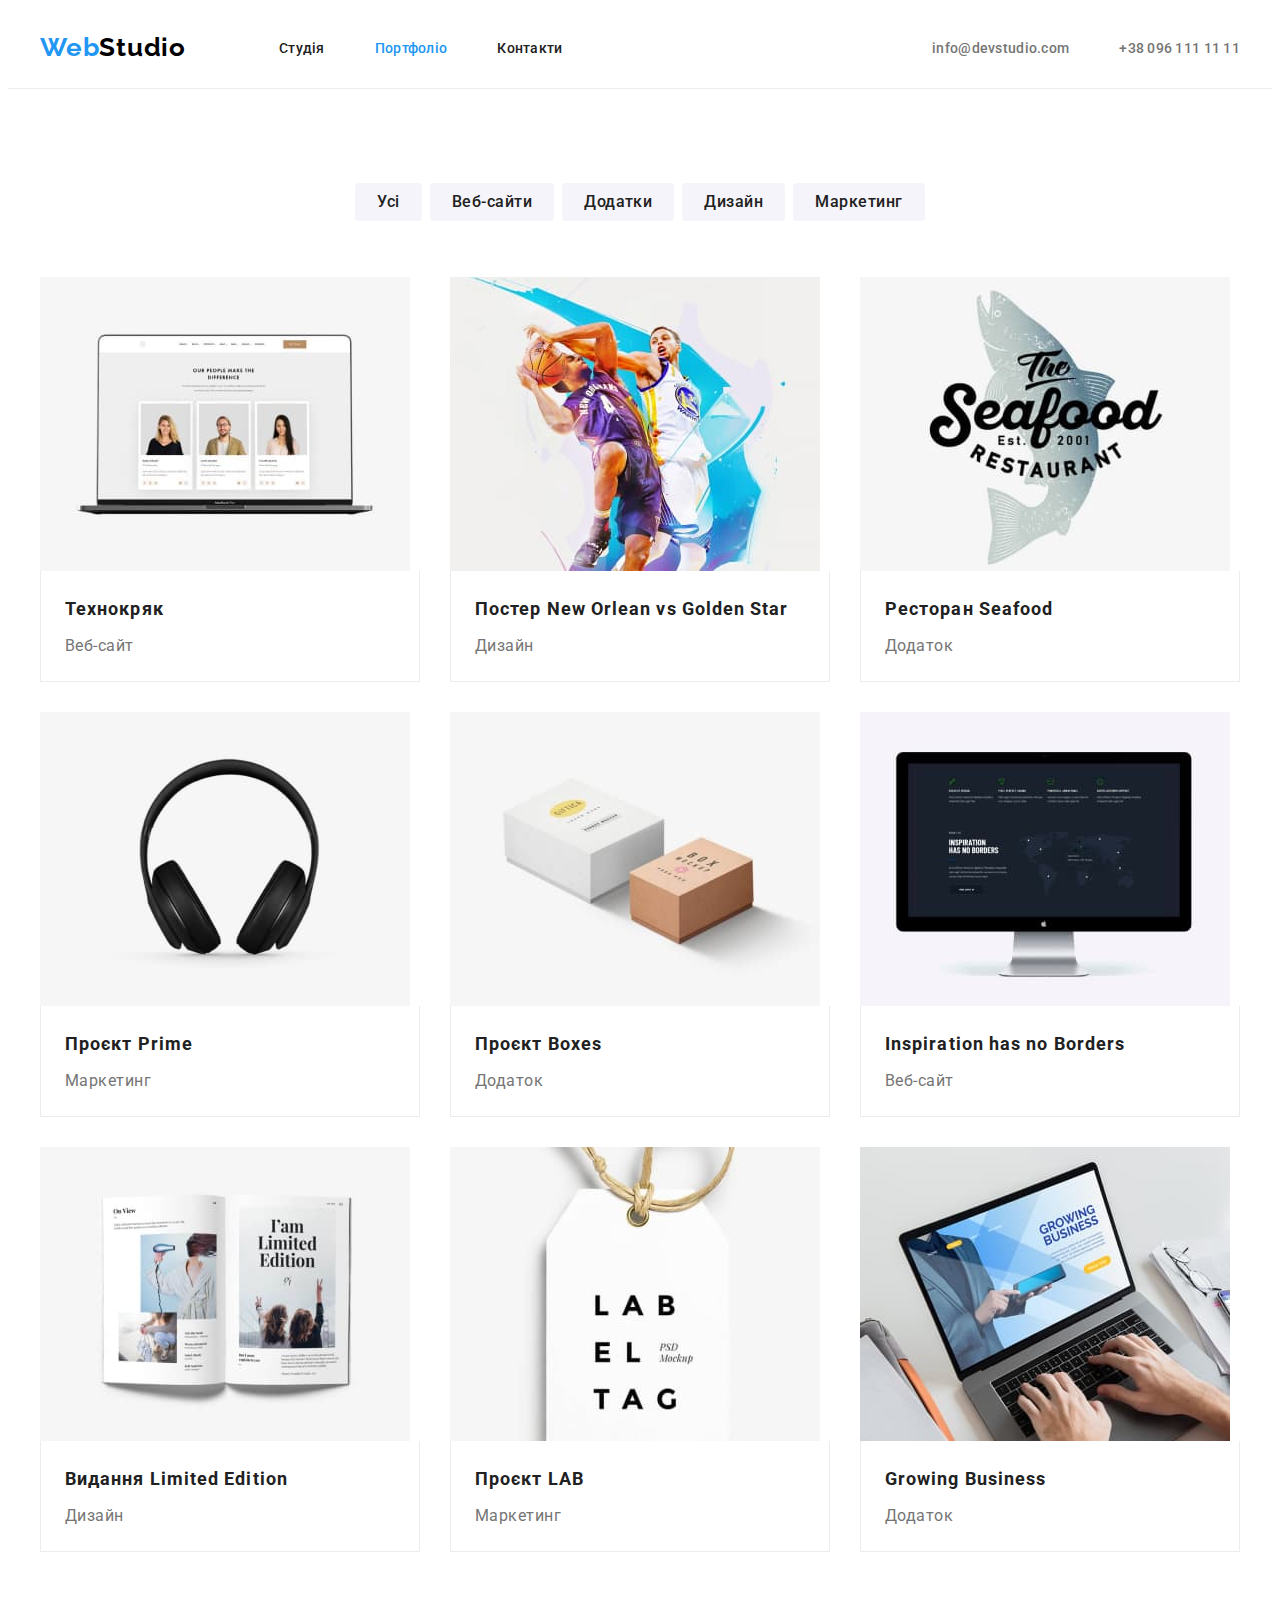
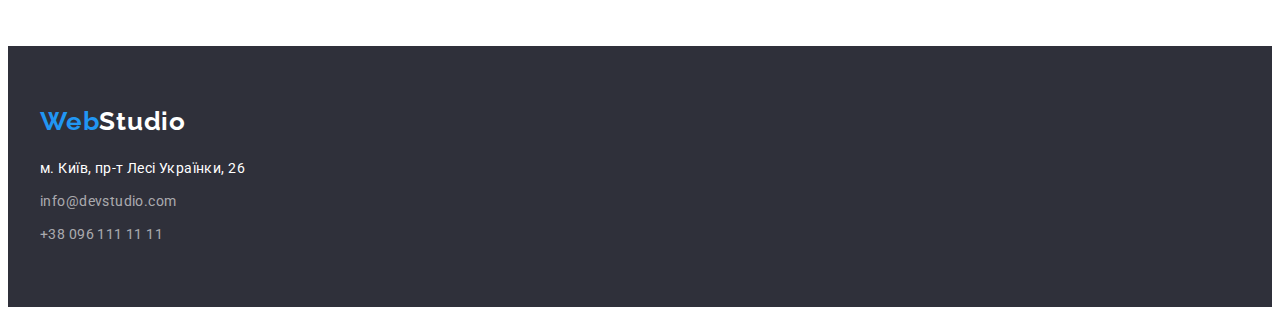
==== commit 25226f68: "done 3 hw" ====
--- a/portfolio.html
+++ b/portfolio.html
@@ -21,7 +21,7 @@
   </head>
   <body>
     <header class="header">
-      <div class="container">
+      <div class="container header-wrap">
         <a class="logo-link link" id="webstudio" href="#" lang="en"
           ><span class="logo">Web</span>Studio</a
         >
@@ -38,13 +38,13 @@
             </li>
           </ul>
         </nav>
-        <ul class="header-list list">
+        <ul class="header-list-contacts list">
           <li class="header-iteam contacts">
             <a class="header-link link" href="mailto:info@devstudio.com"
               >info@devstudio.com</a
             >
           </li>
-          <li class="header-list contacts">
+          <li class="header-itaem contacts">
             <a class="header-link link" href="tel:+380961111111"
               >+38 096 111 11 11</a
             >
@@ -56,113 +56,131 @@
       <section class="portfolio">
         <div class="container">
           <h1 class="hide">Сторінка портфоліо</h1>
+          <ul class="portfolio-list-button list">
+            <li class="portfolio-iteam-button">
+              <button class="portfolio-button" type="button">Усі</button>
+            </li>
+            <li class="portfolio-iteam-button">
+              <button class="portfolio-button" type="button">Веб-сайти</button>
+            </li>
+            <li class="portfolio-iteam-button">
+              <button class="portfolio-button" type="button">Додатки</button>
+            </li>
+            <li class="portfolio-iteam-button">
+              <button class="portfolio-button" type="button">Дизайн</button>
+            </li>
+            <li class="portfolio-iteam-button">
+              <button class="portfolio-button" type="button">Маркетинг</button>
+            </li>
+          </ul>
           <ul class="portfolio-list list">
-            <li class="portfolio-iteam-button">
-              <button class="portfolio-button" type="button">Усі</button>
-            </li>
-            <li class="portfolio-iteam-button">
-              <button class="portfolio-button" type="button">Веб-сайти</button>
-            </li>
-            <li class="portfolio-iteam-button">
-              <button class="portfolio-button" type="button">Додатки</button>
-            </li>
-            <li class="portfolio-iteam-button">
-              <button class="portfolio-button" type="button">Дизайн</button>
-            </li>
-            <li class="portfolio-iteam-button">
-              <button class="portfolio-button" type="button">Маркетинг</button>
-            </li>
-          </ul>
-          <ul class="portfolio-list list">
-            <li class="portfolio-iteam">
-              <img
+            <li class="portfolio-iteam">
+              <img class="portfolio-img" 
                 src="./images/portfolio_1_new.jpg"
                 alt="Зображення веб-сайту Технокряк"
                 width="370"
                 height="294"
               />
-              <h2 class="portfolio-titel">Технокряк</h2>
-              <p class="portfolio-text">Веб-сайт</p>
-            </li>
-            <li class="portfolio-iteam">
-              <img
+              <div class="portfolio-wraper-image">
+                <h2 class="portfolio-titel">Технокряк</h2>
+                <p class="portfolio-text">Веб-сайт</p>
+              </div>
+            </li>
+            <li class="portfolio-iteam">
+              <img class="portfolio-img"
                 src="./images/portfolio_2_new.jpg"
                 alt="Постер New Orlean vs Golden Star"
                 width="370"
                 height="294"
               />
-              <h2 class="portfolio-titel">Постер New Orlean vs Golden Star</h2>
-              <p class="portfolio-text">Дизайн</p>
-            </li>
-            <li class="portfolio-iteam">
-              <img
+              <div class="portfolio-wraper-image">
+                <h2 class="portfolio-titel">Постер New Orlean vs Golden Star</h2>
+                <p class="portfolio-text">Дизайн</p>
+              </div>
+            </li>
+            <li class="portfolio-iteam">
+              <img class="portfolio-img"
                 src="./images/portfolio_3_new.jpg"
                 alt="Зображення ресторану Seafood"
                 width="370"
                 height="294"
               />
-              <h2 class="portfolio-titel">Ресторан Seafood</h2>
-              <p class="portfolio-text">Додаток</p>
-            </li>
-            <li class="portfolio-iteam">
-              <img
+              <div class="portfolio-wraper-image">
+                <h2 class="portfolio-titel">Ресторан Seafood</h2>
+                <p class="portfolio-text">Додаток</p>
+              </div>
+            </li>
+            <li class="portfolio-iteam">
+              <img class="portfolio-img"
                 src="./images/portfolio_4_new.jpg"
                 alt="Зображення навушників"
                 width="370"
                 height="294"
               />
-              <h2 class="portfolio-titel">Проєкт Prime</h2>
-              <p class="portfolio-text">Маркетинг</p>
-            </li>
-            <li class="portfolio-iteam">
-              <img
+              <div class="portfolio-wraper-image">
+                <h2 class="portfolio-titel">Проєкт Prime</h2>
+                <p class="portfolio-text">Маркетинг</p>
+              </div>
+            </li>
+            <li class="portfolio-iteam">
+              <img class="portfolio-img"
                 src="./images/portfolio_5_new.jpg"
                 alt="Зображення проекту Boxes"
                 width="370"
                 height="294"
               />
-              <h2 class="portfolio-titel">Проєкт Boxes</h2>
-              <p class="portfolio-text">Додаток</p>
-            </li>
-            <li class="portfolio-iteam">
-              <img
+              <div class="portfolio-wraper-image">
+                <h2 class="portfolio-titel">Проєкт Boxes</h2>
+                <p class="portfolio-text">Додаток</p>
+              </div>
+            </li>
+            <li class="portfolio-iteam">
+              <img class="portfolio-img"
                 src="./images/portfolio_6_new.jpg"
                 alt="Зображення створеного веб-сайте"
                 width="370"
                 height="294"
               />
-              <h2 class="portfolio-titel">Inspiration has no Borders</h2>
-              <p class="portfolio-text">Веб-сайт</p>
-            </li>
-            <li class="portfolio-iteam">
-              <img
+              <div class="portfolio-wraper-image">
+                <h2 class="portfolio-titel">Inspiration has no Borders</h2>
+                <p class="portfolio-text">Веб-сайт</p>
+              </div>
+            </li>
+            <li class="portfolio-iteam">
+              <img class="portfolio-img"
                 src="./images/portfolio_7_new.jpg"
                 alt="Зображення дизайнерського журналу"
                 width="370"
                 height="294"
               />
-              <h2 class="portfolio-titel">Видання Limited Edition</h2>
-              <p class="portfolio-text">Дизайн</p>
-            </li>
-            <li class="portfolio-iteam">
-              <img 
+              <div class="portfolio-wraper-image">
+                <h2 class="portfolio-titel">Видання Limited Edition</h2>
+                <p class="portfolio-text">Дизайн</p>
+              </div>
+            </li>
+            <li class="portfolio-iteam">
+              <img class="portfolio-img" 
                 src="./images/portfolio_8_new.jpg" 
                 alt="Зображення бірки" 
                 width="370"
                 height="294"
               />
-              <h2>Проєкт LAB</h2>
-              <p class="portfolio-text">Маркетинг</p>
-            </li>
-            <li class="portfolio-iteam">
-              <img
+              <div class="portfolio-wraper-image">
+                <h2 class="portfolio-titel">Проєкт LAB</h2>
+                <p class="portfolio-text">Маркетинг</p>
+              </div>
+            </li>
+            <li class="portfolio-iteam">
+              <img class="portfolio-img"
                 src="./images/portfolio_9_new.jpg"
                 alt="Зображення додатку для бізнесу"
                 width="370"
                 height="294"
               />
-              <h2 class="portfolio-titel">Growing Business</h2>
-              <p class="portfolio-text">Додаток</p>
+              <div class="portfolio-wraper-image">
+                <h2 class="portfolio-titel">Growing Business</h2>
+                <p class="portfolio-text">Додаток</p>
+              </div>
             </li>
           </ul>
         </div>
@@ -170,7 +188,7 @@
     </main>
     <footer class="footer">
       <div class="container">
-        <a class="logo-link link" href="#webstudio" lang="en"
+        <a class="logo-link link footer-logo" href="#webstudio" lang="en"
           ><span class="logo">Web</span>Studio</a
         >
         <address id="contacts" class="footer-address">
--- a/CSS/styles.css
+++ b/CSS/styles.css
@@ -7,6 +7,7 @@
   --team-background-color: #f5f4fa;
   --black-color: #000000;
   --background-color-btn: #188ce8;
+  --border-color: #ECECEC; 
 }
 
 body {
@@ -38,7 +39,7 @@
   margin: 0 auto;
 }
 
-.current {
+a.current {
   color: var(--main-color);
 }
 
@@ -54,6 +55,9 @@
 }
 
 .header {
+  border-bottom: 1px solid var(--border-color);
+  padding-top: 24px;
+  padding-bottom: 25px;
 }
 
 .header-wrap{
@@ -68,12 +72,10 @@
   line-height: 1.1923;
   letter-spacing: 0.03em;
   color: var(--black-color);
-  padding-top: 25px;
-  padding-bottom: 25px;
+  display: block;
 }
 .logo {
   color: var(--main-color);
-  
 }
 .header-nav {
 }
@@ -100,6 +102,10 @@
   line-height: 1.1428;
   letter-spacing: 0.02em;
   color: var(--first-titel-color);
+  
+  
+  padding-top: 24px;
+  padding-bottom: 30px;
 }
 
 
@@ -118,6 +124,7 @@
   padding: 200px 0;
   text-align: center;
 }
+
 
 .hero-wrap{
   display: flex;
@@ -137,6 +144,8 @@
   text-transform: uppercase;
 
   color: var(--hero-titel-color);
+  display: block;
+
 }
 .hero-button {
   font-family: "Roboto", sans-serif;
@@ -173,7 +182,7 @@
   gap: 30px;
 }
 .advantage-iteam {
-  width: 100%;
+  flex-basis: calc((100% - 90px) / 4);
 }
 .advantage-iteam-title {
   font-size: 14px;
@@ -268,8 +277,8 @@
 }
 .footer-logo{
   color: var(--hero-titel-color);
-  padding-top: 0;
-  padding-bottom: 0;
+  display: block;
+  margin-bottom: 20px;
 }
 
 
@@ -287,7 +296,7 @@
 }
 
 .footer-address {
-  margin-top: 20px;
+  
   color: var(--hero-titel-color);
 }
 
@@ -298,9 +307,14 @@
 /* Portfolio */
 
 .portfolio {
-}
-
-.portfolio-list {
+  padding: 94px 0;
+}
+
+.portfolio-list-button {
+  display: flex;
+  gap: 8px;
+  justify-content: center;
+  margin-bottom: 56px;
 }
 
 .portfolio-iteam-button {
@@ -319,6 +333,7 @@
   border-radius: 4px;
 
   text-align: center;
+  padding: 6px 22px;
 }
 
 .portfolio-button:hover,
@@ -329,7 +344,28 @@
     0px 1px 2px 0px rgba(0, 0, 0, 0.08), 0px 3px 1px 0px rgba(0, 0, 0, 0.1);
 }
 
+.portfolio-list{
+  flex-wrap: wrap;
+  display: flex;
+  gap: 30px;
+  justify-content: center;
+}
+
 .portfolio-iteam {
+  flex-basis: calc((100% - 60px) / 3);
+}
+
+.portfolio-img{
+  display: block;
+  max-width: 100%;
+}
+
+.portfolio-wraper-image{
+  border-bottom: 1px solid var(--border-color);
+  border-left: 1px solid var(--border-color);
+  border-right: 1px solid var(--border-color);
+  padding: 20px 24px;
+  border-top: 0;
 }
 
 .portfolio-titel {
@@ -337,6 +373,7 @@
   line-height: 2;
   letter-spacing: 0.06em;
   color: var(--first-titel-color);
+  margin-bottom: 4px;
 }
 
 .portfolio-text {
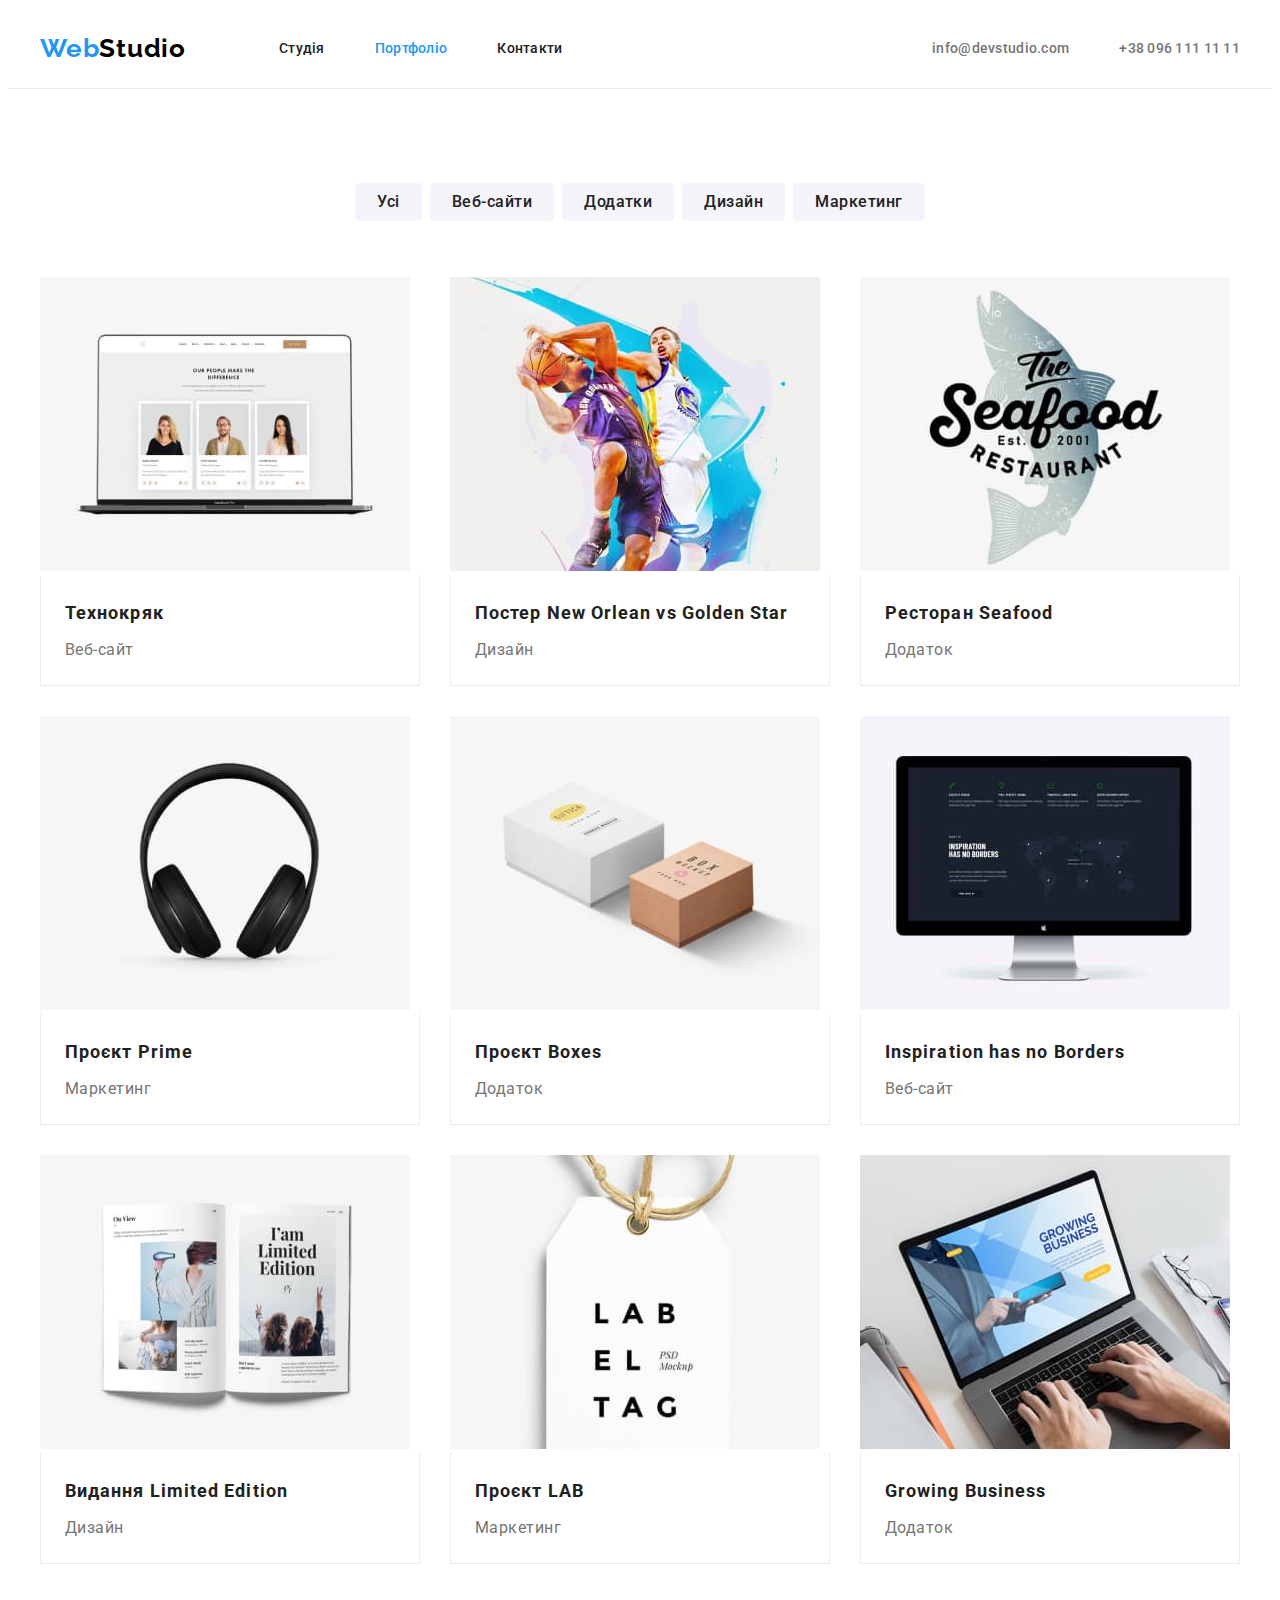
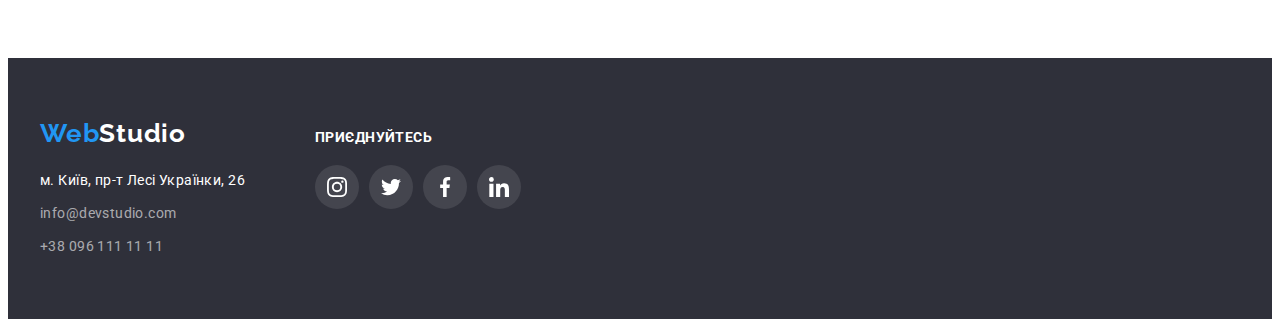
==== commit 7294f294: "done 4" ====
--- a/portfolio.html
+++ b/portfolio.html
@@ -75,144 +75,188 @@
           </ul>
           <ul class="portfolio-list list">
             <li class="portfolio-iteam">
-              <img class="portfolio-img" 
-                src="./images/portfolio_1_new.jpg"
-                alt="Зображення веб-сайту Технокряк"
-                width="370"
-                height="294"
-              />
-              <div class="portfolio-wraper-image">
-                <h2 class="portfolio-titel">Технокряк</h2>
-                <p class="portfolio-text">Веб-сайт</p>
-              </div>
-            </li>
-            <li class="portfolio-iteam">
-              <img class="portfolio-img"
-                src="./images/portfolio_2_new.jpg"
-                alt="Постер New Orlean vs Golden Star"
-                width="370"
-                height="294"
-              />
-              <div class="portfolio-wraper-image">
-                <h2 class="portfolio-titel">Постер New Orlean vs Golden Star</h2>
-                <p class="portfolio-text">Дизайн</p>
-              </div>
-            </li>
-            <li class="portfolio-iteam">
-              <img class="portfolio-img"
-                src="./images/portfolio_3_new.jpg"
-                alt="Зображення ресторану Seafood"
-                width="370"
-                height="294"
-              />
-              <div class="portfolio-wraper-image">
-                <h2 class="portfolio-titel">Ресторан Seafood</h2>
-                <p class="portfolio-text">Додаток</p>
-              </div>
-            </li>
-            <li class="portfolio-iteam">
-              <img class="portfolio-img"
-                src="./images/portfolio_4_new.jpg"
-                alt="Зображення навушників"
-                width="370"
-                height="294"
-              />
-              <div class="portfolio-wraper-image">
-                <h2 class="portfolio-titel">Проєкт Prime</h2>
-                <p class="portfolio-text">Маркетинг</p>
-              </div>
-            </li>
-            <li class="portfolio-iteam">
-              <img class="portfolio-img"
-                src="./images/portfolio_5_new.jpg"
-                alt="Зображення проекту Boxes"
-                width="370"
-                height="294"
-              />
-              <div class="portfolio-wraper-image">
-                <h2 class="portfolio-titel">Проєкт Boxes</h2>
-                <p class="portfolio-text">Додаток</p>
-              </div>
-            </li>
-            <li class="portfolio-iteam">
-              <img class="portfolio-img"
-                src="./images/portfolio_6_new.jpg"
-                alt="Зображення створеного веб-сайте"
-                width="370"
-                height="294"
-              />
-              <div class="portfolio-wraper-image">
-                <h2 class="portfolio-titel">Inspiration has no Borders</h2>
-                <p class="portfolio-text">Веб-сайт</p>
-              </div>
-            </li>
-            <li class="portfolio-iteam">
-              <img class="portfolio-img"
-                src="./images/portfolio_7_new.jpg"
-                alt="Зображення дизайнерського журналу"
-                width="370"
-                height="294"
-              />
-              <div class="portfolio-wraper-image">
-                <h2 class="portfolio-titel">Видання Limited Edition</h2>
-                <p class="portfolio-text">Дизайн</p>
-              </div>
-            </li>
-            <li class="portfolio-iteam">
-              <img class="portfolio-img" 
-                src="./images/portfolio_8_new.jpg" 
-                alt="Зображення бірки" 
-                width="370"
-                height="294"
-              />
-              <div class="portfolio-wraper-image">
-                <h2 class="portfolio-titel">Проєкт LAB</h2>
-                <p class="portfolio-text">Маркетинг</p>
-              </div>
-            </li>
-            <li class="portfolio-iteam">
-              <img class="portfolio-img"
-                src="./images/portfolio_9_new.jpg"
-                alt="Зображення додатку для бізнесу"
-                width="370"
-                height="294"
-              />
-              <div class="portfolio-wraper-image">
-                <h2 class="portfolio-titel">Growing Business</h2>
-                <p class="portfolio-text">Додаток</p>
-              </div>
+              <a class="portfolio-link" href="#">
+                <img class="portfolio-img" 
+                  src="./images/portfolio_1_new.jpg"
+                  alt="Зображення веб-сайту Технокряк"
+                  width="370"
+                  height="294"
+                />
+                <div class="portfolio-wraper-image">
+                  <h2 class="portfolio-titel">Технокряк</h2>
+                  <p class="portfolio-text">Веб-сайт</p>
+                </div>
+              </a>
+            </li>
+            <li class="portfolio-iteam">
+              <a class="portfolio-link" href="#">
+                <img class="portfolio-img"
+                  src="./images/portfolio_2_new.jpg"
+                  alt="Постер New Orlean vs Golden Star"
+                  width="370"
+                  height="294"
+                />
+                <div class="portfolio-wraper-image">
+                  <h2 class="portfolio-titel">Постер New Orlean vs Golden Star</h2>
+                  <p class="portfolio-text">Дизайн</p>
+                </div>
+              </a>
+            </li>
+            <li class="portfolio-iteam">
+              <a class="portfolio-link" href="#">
+                <img class="portfolio-img"
+                  src="./images/portfolio_3_new.jpg"
+                  alt="Зображення ресторану Seafood"
+                  width="370"
+                  height="294"
+                />
+                <div class="portfolio-wraper-image">
+                  <h2 class="portfolio-titel">Ресторан Seafood</h2>
+                  <p class="portfolio-text">Додаток</p>
+                </div>
+              </a>
+            </li>
+            <li class="portfolio-iteam">
+              <a class="portfolio-link" href="#">
+                <img class="portfolio-img"
+                  src="./images/portfolio_4_new.jpg"
+                  alt="Зображення навушників"
+                  width="370"
+                  height="294"
+                />
+                <div class="portfolio-wraper-image">
+                  <h2 class="portfolio-titel">Проєкт Prime</h2>
+                  <p class="portfolio-text">Маркетинг</p>
+                </div>
+              </a>
+            </li>
+            <li class="portfolio-iteam">
+              <a class="portfolio-link" href="#">
+                <img class="portfolio-img"
+                  src="./images/portfolio_5_new.jpg"
+                  alt="Зображення проекту Boxes"
+                  width="370"
+                  height="294"
+                />
+                <div class="portfolio-wraper-image">
+                  <h2 class="portfolio-titel">Проєкт Boxes</h2>
+                  <p class="portfolio-text">Додаток</p>
+                </div>
+              </a>
+            </li>
+            <li class="portfolio-iteam">
+              <a class="portfolio-link" href="#">
+                <img class="portfolio-img"
+                  src="./images/portfolio_6_new.jpg"
+                  alt="Зображення створеного веб-сайте"
+                  width="370"
+                  height="294"
+                />
+                <div class="portfolio-wraper-image">
+                  <h2 class="portfolio-titel">Inspiration has no Borders</h2>
+                  <p class="portfolio-text">Веб-сайт</p>
+                </div>
+              </a>
+            </li>
+            <li class="portfolio-iteam">
+              <a class="portfolio-link" href="#">
+                <img class="portfolio-img"
+                  src="./images/portfolio_7_new.jpg"
+                  alt="Зображення дизайнерського журналу"
+                  width="370"
+                  height="294"
+                />
+                <div class="portfolio-wraper-image">
+                  <h2 class="portfolio-titel">Видання Limited Edition</h2>
+                  <p class="portfolio-text">Дизайн</p>
+                </div>
+              </a>
+            </li>
+            <li class="portfolio-iteam">
+              <a class="portfolio-link" href="#">
+                <img class="portfolio-img" 
+                  src="./images/portfolio_8_new.jpg" 
+                  alt="Зображення бірки" 
+                  width="370"
+                  height="294"
+                />
+                <div class="portfolio-wraper-image">
+                  <h2 class="portfolio-titel">Проєкт LAB</h2>
+                  <p class="portfolio-text">Маркетинг</p>
+                </div>
+              </a>
+            </li>
+            <li class="portfolio-iteam">
+              <a class="portfolio-link" href="#" >
+                <img class="portfolio-img"
+                  src="./images/portfolio_9_new.jpg"
+                  alt="Зображення додатку для бізнесу"
+                  width="370"
+                  height="294"
+                />
+                <div class="portfolio-wraper-image">
+                  <h2 class="portfolio-titel">Growing Business</h2>
+                  <p class="portfolio-text">Додаток</p>
+                </div>
+              </a>
             </li>
           </ul>
         </div>
       </section>
     </main>
     <footer class="footer">
-      <div class="container">
-        <a class="logo-link link footer-logo" href="#webstudio" lang="en"
-          ><span class="logo">Web</span>Studio</a
-        >
-        <address id="contacts" class="footer-address">
-          <ul class="footer-list list">
-            <li class="footer-iteam">
-              <a
-                class="footer-link link footer-address"
-                href="https://www.bing.com/maps?osid=c63089d1-bdf8-47fa-8909-ece39b428c00&cp=50.42718~30.53534&lvl=17&pi=0&v=2&sV=2&form=S00027"
-              >
-                м. Київ, пр-т Лесі Українки, 26
-              </a>
-            </li>
-            <li class="footer-iteam">
-              <a class="footer-link link" href="mailto:info@devstudio.com"
-                >info@devstudio.com</a
-              >
-            </li>
-            <li class="footer-iteam">
-              <a class="footer-link link" href="tel:+380961111111"
-                >+38 096 111 11 11</a
-              >
-            </li>
-          </ul>
-        </address>
+      <div class="container footer-wrap">
+        <div>
+          <a class="logo-link link footer-logo" href="#webstudio" lang="en"
+            ><span class="logo">Web</span>Studio</a
+          >
+          <address class="footer-address" id="contacts">
+            <ul class="footer-list list">
+              <li class="footer-iteam">
+                <a
+                  class="footer-link link footer-address"
+                  href="https://www.bing.com/maps?osid=c63089d1-bdf8-47fa-8909-ece39b428c00&cp=50.42718~30.53534&lvl=17&pi=0&v=2&sV=2&form=S00027"
+                >
+                  м. Київ, пр-т Лесі Українки, 26
+                </a>
+              </li>
+              <li class="footer-iteam">
+                <a class="footer-link link" href="mailto:info@devstudio.com"
+                  >info@devstudio.com</a
+                >
+              </li>
+              <li class="footer-iteam">
+                <a class="footer-link link" href="tel:+380961111111"
+                  >+38 096 111 11 11</a
+                >
+              </li>
+            </ul>
+          </address>
+        </div>
+        <div class="footer-soc">
+          <p class="footer-soc-text">приєднуйтесь</p>
+          <ul class="footer-soc-list list">
+            <li class="footer-soc-iteam"><a class="footer-soc-link" href="#">
+              <svg class="footer-soc-icon" width="20" height="20">
+                <use href="./images/icons.svg#icon-instagram"></use>
+              </svg>
+            </a></li>
+            <li class="footer-soc-iteam"><a class="footer-soc-link" href="#">
+              <svg class="footer-soc-icon" width="20" height="20">
+                <use href="./images/icons.svg#icon-twitter"></use>
+              </svg>
+            </a></li>
+            <li class="footer-soc-iteam"><a class="footer-soc-link" href="#">
+              <svg class="footer-soc-icon" width="20" height="20">
+                <use href="./images/icons.svg#icon-facebook"></use>
+              </svg>
+            </a></li>
+            <li class="footer-soc-iteam"><a class="footer-soc-link" href="#">
+              <svg class="footer-soc-icon" width="20" height="20">
+                <use href="./images/icons.svg#icon-linkedin"></use>
+              </svg>
+            </a></li>
+        </div>
       </div>
     </footer>
   </body>
--- a/CSS/styles.css
+++ b/CSS/styles.css
@@ -8,6 +8,7 @@
   --black-color: #000000;
   --background-color-btn: #188ce8;
   --border-color: #ECECEC; 
+  --icon-color: #AFB1B8;
 }
 
 body {
@@ -56,8 +57,6 @@
 
 .header {
   border-bottom: 1px solid var(--border-color);
-  padding-top: 24px;
-  padding-bottom: 25px;
 }
 
 .header-wrap{
@@ -73,7 +72,13 @@
   letter-spacing: 0.03em;
   color: var(--black-color);
   display: block;
-}
+  
+}
+
+.header-wrap > a{
+  padding: 24px 0;
+}
+
 .logo {
   color: var(--main-color);
 }
@@ -102,10 +107,10 @@
   line-height: 1.1428;
   letter-spacing: 0.02em;
   color: var(--first-titel-color);
-  
-  
-  padding-top: 24px;
-  padding-bottom: 30px;
+  display: flex;
+  align-items: center;
+  gap: 10px;
+  padding: 32px 0;
 }
 
 
@@ -115,14 +120,26 @@
   color: var(--main-color);
 }
 
+
+
 .contacts > a {
   color: var(--first-text-color);
 }
 
+
+.header-contacts-icon{
+  fill: currentColor;
+}
+
 .hero {
-  background-color: var(--footer-background-color);
+  max-width: 1600px;
+  background: linear-gradient(rgba(47, 48, 58, 0.40), rgba(47, 48, 58, 0.40)), url(../images/background_foto.png);
+  background-repeat: no-repeat;
+  background-position: center;
+  background-size: cover;
   padding: 200px 0;
   text-align: center;
+  margin: 0 auto;
 }
 
 
@@ -181,9 +198,68 @@
   justify-content: center;
   gap: 30px;
 }
+
 .advantage-iteam {
   flex-basis: calc((100% - 90px) / 4);
-}
+
+}
+
+.advantage-iteam:first-child::before{
+  content: '';
+  width: 270px;
+  height: 120px;
+  border-radius: 4px;
+  background-color: var(--team-background-color);
+  display: flex;
+  margin-bottom: 30px;
+  background-image: url(../images/antenna.svg);
+  background-repeat: no-repeat;
+  background-position: center;
+  background-size: 70px 70px;
+}
+
+.advantage-iteam:nth-child(2)::before{
+  content: '';
+  width: 270px;
+  height: 120px;
+  border-radius: 4px;
+  background-color: var(--team-background-color);
+  display: flex;
+  margin-bottom: 30px;
+  background-image: url(../images/clock.svg);
+  background-repeat: no-repeat;
+  background-position: center;
+  background-size: 70px 70px;
+}
+
+.advantage-iteam:nth-child(3)::before{
+  content: '';
+  width: 270px;
+  height: 120px;
+  border-radius: 4px;
+  background-color: var(--team-background-color);
+  display: flex;
+  margin-bottom: 30px;
+  background-image: url(../images/diagram.svg);
+  background-repeat: no-repeat;
+  background-position: center;
+  background-size: 70px 70px;
+}
+
+.advantage-iteam:last-child::before{
+  content: '';
+  width: 270px;
+  height: 120px;
+  border-radius: 4px;
+  background-color: var(--team-background-color);
+  display: flex;
+  margin-bottom: 30px;
+  background-image: url(../images/astronaut.svg);
+  background-repeat: no-repeat;
+  background-position: center;
+  background-size: 70px 70px;
+}
+
 .advantage-iteam-title {
   font-size: 14px;
   font-weight: 700;
@@ -246,7 +322,10 @@
 .team-img{
   display: block;
   max-width: 100%;
-  margin-bottom: 30px;
+}
+
+.team-wraper{
+  padding: 30px 0;
 }
 
 .team-title {
@@ -267,11 +346,86 @@
   margin-bottom: 30px;
 }
 
+.team-soc-list {
+  display: flex;
+  gap: 10px;
+  justify-content: center;
+}
+.team-soc-iteam {
+  width: 44px;
+  height: 44px;
+}
+.team-soc-link {
+  width: 100%;
+  height: 100%;
+  border-radius: 50%;
+  display: flex;
+  justify-content: center;
+  align-items: center;
+  color: var(--icon-color);
+}
+
+.team-soc-link:hover,
+.team-soc-link:focus{
+  background-color: var(--main-color);
+}
+
+.team-soc-link:hover > .team-soc-icon, .team-soc-link:focus > .team-soc-icon{
+  fill: var(--hero-titel-color);
+}
+
+.team-soc-icon{
+  fill: currentColor;
+}
+
+.clients{
+  padding: 94px 0;
+}
+
+.clients-list {
+  display: flex;
+  gap: 30px;
+  justify-content: center;
+}
+.clients-iteam {
+  width: 170px;
+  height: 92px;
+}
+.clients-link {
+  width: 100%;
+  height: 100%;
+  border-radius: 4px;
+  border: 1px solid var(--icon-color);
+  display: flex;
+  justify-content: center;
+  align-items: center;
+  color: var(--icon-color);
+}
+
+.clients-link:hover,
+.clients-link:focus{
+  border-color: var(--main-color);
+}
+
+.clients-link:hover > .clients-icon, .clients-link:focus > .clients-icon{
+  fill: var(--main-color);
+}
+
+.clients-icon {
+  fill: currentColor;
+}
+
 .footer {
   background-color: var(--footer-background-color);
   padding: 60px 0;
 }
 
+.footer-wrap{
+  display: flex;
+  gap: 70px;
+  align-items: baseline;
+}
+
 footer  .logo-link{
   
 }
@@ -304,6 +458,52 @@
 .footer-link:focus {
   color: var(--main-color);
 }
+
+
+.footer-soc {
+}
+.footer-soc-text {
+  font-size: 14px;
+  font-weight: 700;
+  line-height: 1.1428;
+  letter-spacing: 0.03em;
+  text-align: left;
+  text-transform: uppercase;
+  color: var(--hero-titel-color);
+  margin-bottom: 20px;
+}
+.footer-soc-list {
+  display: flex;
+  gap: 10px;
+}
+
+.footer-soc-iteam {
+  width: 44px;
+  height: 44px;
+}
+.footer-soc-link {
+  width: 100%;
+  height: 100%;
+  border-radius: 50%;
+  background-color: rgba(255, 255, 255, 0.10);
+  color: var(--hero-titel-color);
+  display: flex;
+  justify-content: center;
+  align-items: center;
+}
+.footer-soc-icon {
+  fill: currentColor;
+}
+
+.footer-soc-link:hover,
+.footer-soc-link:focus{
+  background-color: var(--main-color);
+}
+
+.footer-soc-link:hover > .footer-soc-icon, .footer-soc-link:focus > .footer-soc-icon{
+  fill: var(--hero-titel-color);
+}
+
 /* Portfolio */
 
 .portfolio {
@@ -355,8 +555,18 @@
   flex-basis: calc((100% - 60px) / 3);
 }
 
+.portfolio-link{
+  display: block;
+  text-decoration: none;
+}
+
+.portfolio-link:hover,
+.portfolio-link:focus{
+  box-shadow: 1px 4px 6px 0px rgba(0, 0, 0, 0.16), 0px 4px 4px 0px rgba(0, 0, 0, 0.06), 0px 1px 1px 0px rgba(0, 0, 0, 0.12)
+}
+
 .portfolio-img{
-  display: block;
+  /* display: block; */
   max-width: 100%;
 }
 
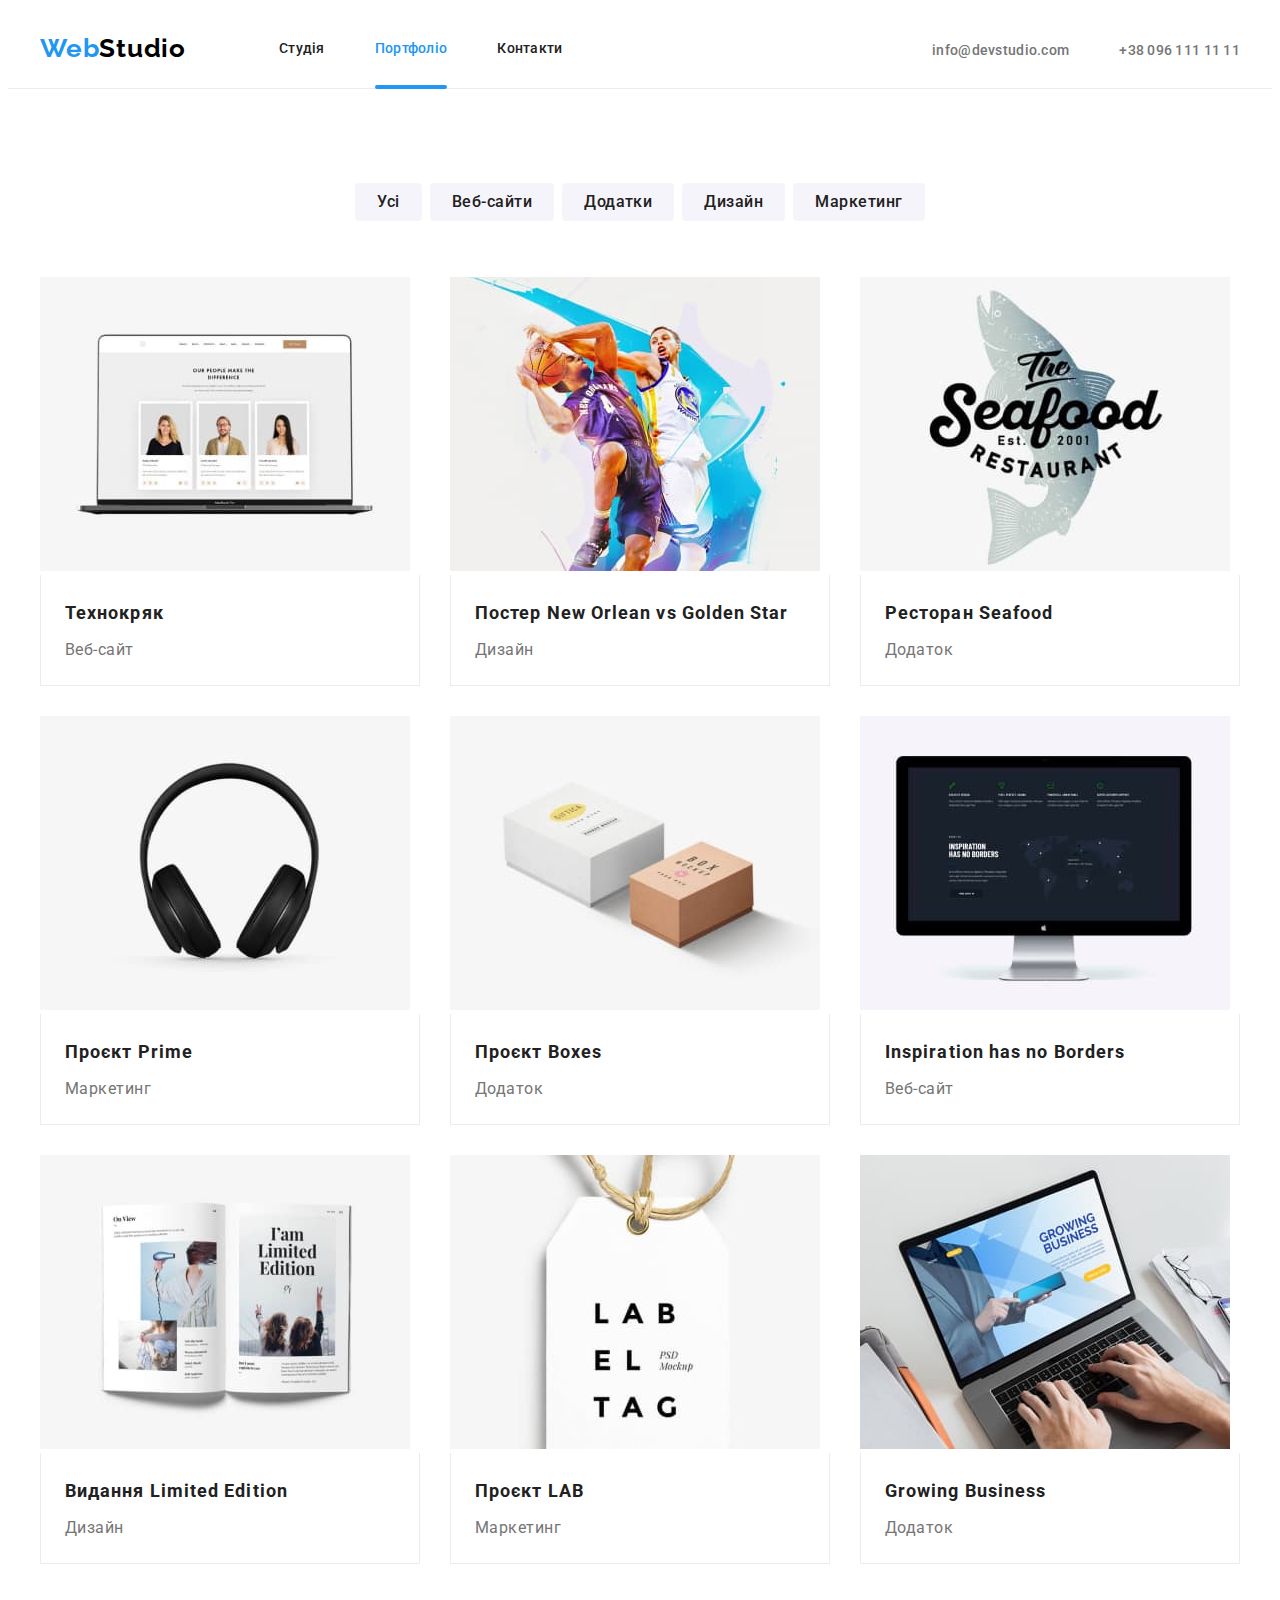
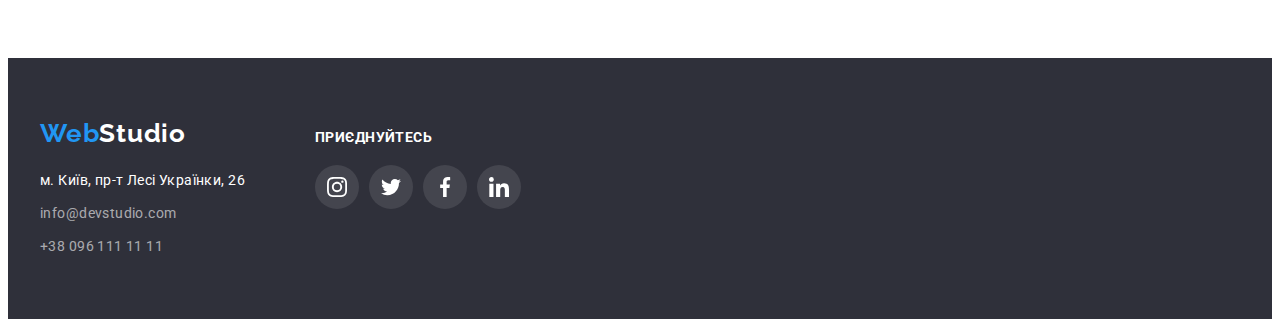
==== commit 409c05f2: "done 5" ====
--- a/portfolio.html
+++ b/portfolio.html
@@ -76,12 +76,20 @@
           <ul class="portfolio-list list">
             <li class="portfolio-iteam">
               <a class="portfolio-link" href="#">
-                <img class="portfolio-img" 
-                  src="./images/portfolio_1_new.jpg"
-                  alt="Зображення веб-сайту Технокряк"
-                  width="370"
-                  height="294"
-                />
+                <div class="portfolio-hover-wrap">
+                  <img
+                    class="portfolio-img"
+                    src="./images/portfolio_1_new.jpg"
+                    alt="Зображення веб-сайту Технокряк"
+                    width="370"
+                    height="294"
+                  />
+                  <p class="portfolio-hover-text">
+                    Ресурс пропонує комплексні пропозиції з різним рівнем
+                    функціоналу та сервісів. Все це дозволить відвідувачу отримати
+                    вичерпні відомості про компанію чи приватну особу.
+                  </p>
+                </div>
                 <div class="portfolio-wraper-image">
                   <h2 class="portfolio-titel">Технокряк</h2>
                   <p class="portfolio-text">Веб-сайт</p>
@@ -90,26 +98,44 @@
             </li>
             <li class="portfolio-iteam">
               <a class="portfolio-link" href="#">
-                <img class="portfolio-img"
-                  src="./images/portfolio_2_new.jpg"
-                  alt="Постер New Orlean vs Golden Star"
-                  width="370"
-                  height="294"
-                />
-                <div class="portfolio-wraper-image">
-                  <h2 class="portfolio-titel">Постер New Orlean vs Golden Star</h2>
+                <div class="portfolio-hover-wrap">
+                  <img
+                    class="portfolio-img"
+                    src="./images/portfolio_2_new.jpg"
+                    alt="Постер New Orlean vs Golden Star"
+                    width="370"
+                    height="294"
+                  />
+                  <p class="portfolio-hover-text">
+                    Ресурс пропонує комплексні пропозиції з різним рівнем
+                    функціоналу та сервісів. Все це дозволить відвідувачу отримати
+                    вичерпні відомості про компанію чи приватну особу.
+                  </p>
+                </div>
+                <div class="portfolio-wraper-image">
+                  <h2 class="portfolio-titel">
+                    Постер New Orlean vs Golden Star
+                  </h2>
                   <p class="portfolio-text">Дизайн</p>
                 </div>
               </a>
             </li>
             <li class="portfolio-iteam">
               <a class="portfolio-link" href="#">
-                <img class="portfolio-img"
-                  src="./images/portfolio_3_new.jpg"
-                  alt="Зображення ресторану Seafood"
-                  width="370"
-                  height="294"
-                />
+                <div class="portfolio-hover-wrap">
+                  <img
+                    class="portfolio-img"
+                    src="./images/portfolio_3_new.jpg"
+                    alt="Зображення ресторану Seafood"
+                    width="370"
+                    height="294"
+                  />
+                  <p class="portfolio-hover-text">
+                    Ресурс пропонує комплексні пропозиції з різним рівнем
+                    функціоналу та сервісів. Все це дозволить відвідувачу отримати
+                    вичерпні відомості про компанію чи приватну особу.
+                  </p>
+                </div>
                 <div class="portfolio-wraper-image">
                   <h2 class="portfolio-titel">Ресторан Seafood</h2>
                   <p class="portfolio-text">Додаток</p>
@@ -118,12 +144,20 @@
             </li>
             <li class="portfolio-iteam">
               <a class="portfolio-link" href="#">
-                <img class="portfolio-img"
-                  src="./images/portfolio_4_new.jpg"
-                  alt="Зображення навушників"
-                  width="370"
-                  height="294"
-                />
+                <div class="portfolio-hover-wrap">
+                  <img
+                    class="portfolio-img"
+                    src="./images/portfolio_4_new.jpg"
+                    alt="Зображення навушників"
+                    width="370"
+                    height="294"
+                  />
+                  <p class="portfolio-hover-text">
+                    Ресурс пропонує комплексні пропозиції з різним рівнем
+                    функціоналу та сервісів. Все це дозволить відвідувачу отримати
+                    вичерпні відомості про компанію чи приватну особу.
+                  </p>
+                </div>
                 <div class="portfolio-wraper-image">
                   <h2 class="portfolio-titel">Проєкт Prime</h2>
                   <p class="portfolio-text">Маркетинг</p>
@@ -132,12 +166,20 @@
             </li>
             <li class="portfolio-iteam">
               <a class="portfolio-link" href="#">
-                <img class="portfolio-img"
-                  src="./images/portfolio_5_new.jpg"
-                  alt="Зображення проекту Boxes"
-                  width="370"
-                  height="294"
-                />
+                <div class="portfolio-hover-wrap">
+                  <img
+                    class="portfolio-img"
+                    src="./images/portfolio_5_new.jpg"
+                    alt="Зображення проекту Boxes"
+                    width="370"
+                    height="294"
+                  />
+                  <p class="portfolio-hover-text">
+                    Ресурс пропонує комплексні пропозиції з різним рівнем
+                    функціоналу та сервісів. Все це дозволить відвідувачу отримати
+                    вичерпні відомості про компанію чи приватну особу.
+                  </p>
+                </div>
                 <div class="portfolio-wraper-image">
                   <h2 class="portfolio-titel">Проєкт Boxes</h2>
                   <p class="portfolio-text">Додаток</p>
@@ -146,12 +188,20 @@
             </li>
             <li class="portfolio-iteam">
               <a class="portfolio-link" href="#">
-                <img class="portfolio-img"
-                  src="./images/portfolio_6_new.jpg"
-                  alt="Зображення створеного веб-сайте"
-                  width="370"
-                  height="294"
-                />
+                <div class="portfolio-hover-wrap">
+                  <img
+                    class="portfolio-img"
+                    src="./images/portfolio_6_new.jpg"
+                    alt="Зображення створеного веб-сайте"
+                    width="370"
+                    height="294"
+                  />
+                  <p class="portfolio-hover-text">
+                    Ресурс пропонує комплексні пропозиції з різним рівнем
+                    функціоналу та сервісів. Все це дозволить відвідувачу отримати
+                    вичерпні відомості про компанію чи приватну особу.
+                  </p>
+                </div>
                 <div class="portfolio-wraper-image">
                   <h2 class="portfolio-titel">Inspiration has no Borders</h2>
                   <p class="portfolio-text">Веб-сайт</p>
@@ -160,12 +210,20 @@
             </li>
             <li class="portfolio-iteam">
               <a class="portfolio-link" href="#">
-                <img class="portfolio-img"
-                  src="./images/portfolio_7_new.jpg"
-                  alt="Зображення дизайнерського журналу"
-                  width="370"
-                  height="294"
-                />
+                <div class="portfolio-hover-wrap">
+                  <img
+                    class="portfolio-img"
+                    src="./images/portfolio_7_new.jpg"
+                    alt="Зображення дизайнерського журналу"
+                    width="370"
+                    height="294"
+                  />
+                  <p class="portfolio-hover-text">
+                    Ресурс пропонує комплексні пропозиції з різним рівнем
+                    функціоналу та сервісів. Все це дозволить відвідувачу отримати
+                    вичерпні відомості про компанію чи приватну особу.
+                  </p>
+                </div>
                 <div class="portfolio-wraper-image">
                   <h2 class="portfolio-titel">Видання Limited Edition</h2>
                   <p class="portfolio-text">Дизайн</p>
@@ -174,12 +232,20 @@
             </li>
             <li class="portfolio-iteam">
               <a class="portfolio-link" href="#">
-                <img class="portfolio-img" 
-                  src="./images/portfolio_8_new.jpg" 
-                  alt="Зображення бірки" 
-                  width="370"
-                  height="294"
-                />
+                <div class="portfolio-hover-wrap">
+                  <img
+                    class="portfolio-img"
+                    src="./images/portfolio_8_new.jpg"
+                    alt="Зображення бірки"
+                    width="370"
+                    height="294"
+                  />
+                  <p class="portfolio-hover-text">
+                    Ресурс пропонує комплексні пропозиції з різним рівнем
+                    функціоналу та сервісів. Все це дозволить відвідувачу отримати
+                    вичерпні відомості про компанію чи приватну особу.
+                  </p>
+                </div>
                 <div class="portfolio-wraper-image">
                   <h2 class="portfolio-titel">Проєкт LAB</h2>
                   <p class="portfolio-text">Маркетинг</p>
@@ -187,13 +253,21 @@
               </a>
             </li>
             <li class="portfolio-iteam">
-              <a class="portfolio-link" href="#" >
-                <img class="portfolio-img"
-                  src="./images/portfolio_9_new.jpg"
-                  alt="Зображення додатку для бізнесу"
-                  width="370"
-                  height="294"
-                />
+              <a class="portfolio-link" href="#">
+                <div class="portfolio-hover-wrap">
+                  <img
+                    class="portfolio-img"
+                    src="./images/portfolio_9_new.jpg"
+                    alt="Зображення додатку для бізнесу"
+                    width="370"
+                    height="294"
+                  />
+                  <p class="portfolio-hover-text">
+                    Ресурс пропонує комплексні пропозиції з різним рівнем
+                    функціоналу та сервісів. Все це дозволить відвідувачу отримати
+                    вичерпні відомості про компанію чи приватну особу.
+                  </p>
+                </div>
                 <div class="portfolio-wraper-image">
                   <h2 class="portfolio-titel">Growing Business</h2>
                   <p class="portfolio-text">Додаток</p>
@@ -236,26 +310,35 @@
         <div class="footer-soc">
           <p class="footer-soc-text">приєднуйтесь</p>
           <ul class="footer-soc-list list">
-            <li class="footer-soc-iteam"><a class="footer-soc-link" href="#">
-              <svg class="footer-soc-icon" width="20" height="20">
-                <use href="./images/icons.svg#icon-instagram"></use>
-              </svg>
-            </a></li>
-            <li class="footer-soc-iteam"><a class="footer-soc-link" href="#">
-              <svg class="footer-soc-icon" width="20" height="20">
-                <use href="./images/icons.svg#icon-twitter"></use>
-              </svg>
-            </a></li>
-            <li class="footer-soc-iteam"><a class="footer-soc-link" href="#">
-              <svg class="footer-soc-icon" width="20" height="20">
-                <use href="./images/icons.svg#icon-facebook"></use>
-              </svg>
-            </a></li>
-            <li class="footer-soc-iteam"><a class="footer-soc-link" href="#">
-              <svg class="footer-soc-icon" width="20" height="20">
-                <use href="./images/icons.svg#icon-linkedin"></use>
-              </svg>
-            </a></li>
+            <li class="footer-soc-iteam">
+              <a class="footer-soc-link" href="#">
+                <svg class="footer-soc-icon" width="20" height="20">
+                  <use href="./images/icons.svg#icon-instagram"></use>
+                </svg>
+              </a>
+            </li>
+            <li class="footer-soc-iteam">
+              <a class="footer-soc-link" href="#">
+                <svg class="footer-soc-icon" width="20" height="20">
+                  <use href="./images/icons.svg#icon-twitter"></use>
+                </svg>
+              </a>
+            </li>
+            <li class="footer-soc-iteam">
+              <a class="footer-soc-link" href="#">
+                <svg class="footer-soc-icon" width="20" height="20">
+                  <use href="./images/icons.svg#icon-facebook"></use>
+                </svg>
+              </a>
+            </li>
+            <li class="footer-soc-iteam">
+              <a class="footer-soc-link" href="#">
+                <svg class="footer-soc-icon" width="20" height="20">
+                  <use href="./images/icons.svg#icon-linkedin"></use>
+                </svg>
+              </a>
+            </li>
+          </ul>
         </div>
       </div>
     </footer>
--- a/CSS/styles.css
+++ b/CSS/styles.css
@@ -44,6 +44,9 @@
   color: var(--main-color);
 }
 
+
+
+
 .hide {
   font-size: 0;
 }
@@ -83,6 +86,7 @@
   color: var(--main-color);
 }
 .header-nav {
+  
 }
 
 .header-list {
@@ -91,6 +95,9 @@
   margin-left: 93px;
 }
 
+.header-iteam{
+}
+
 .header-list-contacts{
   display: flex;
   gap: 50px;
@@ -99,18 +106,18 @@
 
 
 
-.header-iteam {
-}
+
 .header-link {
   font-weight: 500;
   font-size: 14px;
   line-height: 1.1428;
   letter-spacing: 0.02em;
   color: var(--first-titel-color);
-  display: flex;
+  display: block;
   align-items: center;
   gap: 10px;
-  padding: 32px 0;
+  padding: 32px 0 28px 0;
+  transition: color 250ms cubic-bezier(0.4, 0, 0.2, 1);
 }
 
 
@@ -118,6 +125,17 @@
 .header-link:hover,
 .header-link:focus {
   color: var(--main-color);
+}
+
+a.current::after {
+  content: '';
+  border-radius: 2px;
+  width: 100%;
+  height: 4px;
+  background: var(--main-color);
+  display: flex;
+  position: relative;
+  top: 29px;
 }
 
 
@@ -182,6 +200,8 @@
   box-shadow: 0px 4px 4px 0px rgba(0, 0, 0, 0.15);
 
   padding: 10px 32px;
+
+  transition: background-color 250ms cubic-bezier(0.4, 0, 0.2, 1);
 }
 
 .hero-button:hover,
@@ -302,6 +322,26 @@
   max-width: 100%;
 }
 
+.services-top-wraper{
+  position: relative;
+}
+
+.services-top-text{
+  position: absolute;
+  font-weight: 700;
+  font-size: 14px;
+  line-height: 1.1428;
+  letter-spacing: 0.03em;
+  color: var(--hero-titel-color);
+  background-color: rgba(47, 48, 58, 0.800000011920929);
+  width: 100%;
+  text-align: center;
+  text-transform: uppercase;
+  padding: 27px;
+  bottom: 0;
+  left: 0;
+}
+
 .team {
   background-color: var(--team-background-color);
   padding: 94px 0;
@@ -363,6 +403,7 @@
   justify-content: center;
   align-items: center;
   color: var(--icon-color);
+  transition: background-color 250ms cubic-bezier(0.4, 0, 0.2, 1);
 }
 
 .team-soc-link:hover,
@@ -376,6 +417,7 @@
 
 .team-soc-icon{
   fill: currentColor;
+  transition: fill 250ms cubic-bezier(0.4, 0, 0.2, 1);
 }
 
 .clients{
@@ -400,6 +442,7 @@
   justify-content: center;
   align-items: center;
   color: var(--icon-color);
+  transition: background-color 250ms cubic-bezier(0.4, 0, 0.2, 1);
 }
 
 .clients-link:hover,
@@ -413,6 +456,7 @@
 
 .clients-icon {
   fill: currentColor;
+  transition: fill 250ms cubic-bezier(0.4, 0, 0.2, 1);
 }
 
 .footer {
@@ -447,6 +491,7 @@
   line-height: 1.7142;
   letter-spacing: 0.03em;
   color: rgba(255, 255, 255, 0.6);
+  transition: color 250ms cubic-bezier(0.4, 0, 0.2, 1);
 }
 
 .footer-address {
@@ -490,9 +535,11 @@
   display: flex;
   justify-content: center;
   align-items: center;
+  transition: background-color 250ms cubic-bezier(0.4, 0, 0.2, 1);
 }
 .footer-soc-icon {
   fill: currentColor;
+  transition: fill 250ms cubic-bezier(0.4, 0, 0.2, 1);
 }
 
 .footer-soc-link:hover,
@@ -534,6 +581,7 @@
 
   text-align: center;
   padding: 6px 22px;
+  transition: color 250ms cubic-bezier(0.4, 0, 0.2, 1) , background-color 250ms cubic-bezier(0.4, 0, 0.2, 1);
 }
 
 .portfolio-button:hover,
@@ -555,9 +603,15 @@
   flex-basis: calc((100% - 60px) / 3);
 }
 
+.portfolio-hover-wrap{
+  position: relative;
+  overflow: hidden;
+}
+
 .portfolio-link{
   display: block;
   text-decoration: none;
+  transition: box-shadow 250ms cubic-bezier(0.4, 0, 0.2, 1);
 }
 
 .portfolio-link:hover,
@@ -565,9 +619,28 @@
   box-shadow: 1px 4px 6px 0px rgba(0, 0, 0, 0.16), 0px 4px 4px 0px rgba(0, 0, 0, 0.06), 0px 1px 1px 0px rgba(0, 0, 0, 0.12)
 }
 
+.portfolio-link:hover .portfolio-hover-text,
+.portfolio-link:focus .portfolio-hover-text{
+ transform: translateY(0);
+}
+
 .portfolio-img{
-  /* display: block; */
   max-width: 100%;
+}
+
+.portfolio-hover-text{
+  font-size: 18px;
+  line-height: 1.5555;
+  letter-spacing: 0.03em;
+  color: var(--hero-titel-color);
+  background: rgba(33, 150, 243, 0.8999999761581421);
+  padding: 63px 24px;
+  position: absolute;
+  top: 0;
+  width: 100%;
+  height: 100%;
+  transform: translateY(100%);
+  transition: transform 250ms cubic-bezier(0.4, 0, 0.2, 1);
 }
 
 .portfolio-wraper-image{
@@ -592,3 +665,64 @@
   letter-spacing: 0.03em;
   color: var(--first-text-color);
 }
+
+/* Modal window */
+
+.backdrop{
+  position: fixed;
+  top: 0;
+  width: 100%;
+  height: 100%;
+  background: rgba(0, 0, 0, 0.20000000298023224);
+  transition: opacity 250ms cubic-bezier(0.4, 0, 0.2, 1) , visibility 250ms cubic-bezier(0.4, 0, 0.2, 1);
+}
+
+.modal{
+  width: 528px;
+  min-height: 581px;
+  background: var(--hero-titel-color);
+  border-radius: 4px;
+  position: absolute;
+  top: 50%;
+  left: 50%;
+  transform: translate(-50%, -50%) scaleY(1);
+  box-shadow: 0px 2px 1px rgba(0, 0, 0, 0.2), 0px 1px 1px rgba(0, 0, 0, 0.14), 0px 1px 3px rgba(0, 0, 0, 0.12);
+  transition: transform 250ms cubic-bezier(0.4, 0, 0.2, 1);
+}
+
+.backdrop.is-hidden .modal{
+  transform: translate(-50%, -50%) scaleY(1.5);
+}
+
+.modal-button-exit{
+  cursor: pointer;
+  width: 30px;
+  height: 30px;
+  position: absolute;
+  right: 8px;
+  top: 8px;
+  border-radius: 50%;
+  border: 1px solid rgba(0, 0, 0, 0.1);
+  background-color: transparent;
+  display: flex;
+  justify-content: center;
+  align-items: center;
+  text-align: center;
+  transition: fill 250ms cubic-bezier(0.4, 0, 0.2, 1);
+}
+
+.modal-button-exit:hover,
+.modal-button-exit:focus{
+  fill: var(--main-color);
+}
+
+.modal-icon-exit{
+  
+}
+
+.is-hidden{
+  opacity: 0;
+  visibility: hidden;
+  pointer-events: none;
+}
+
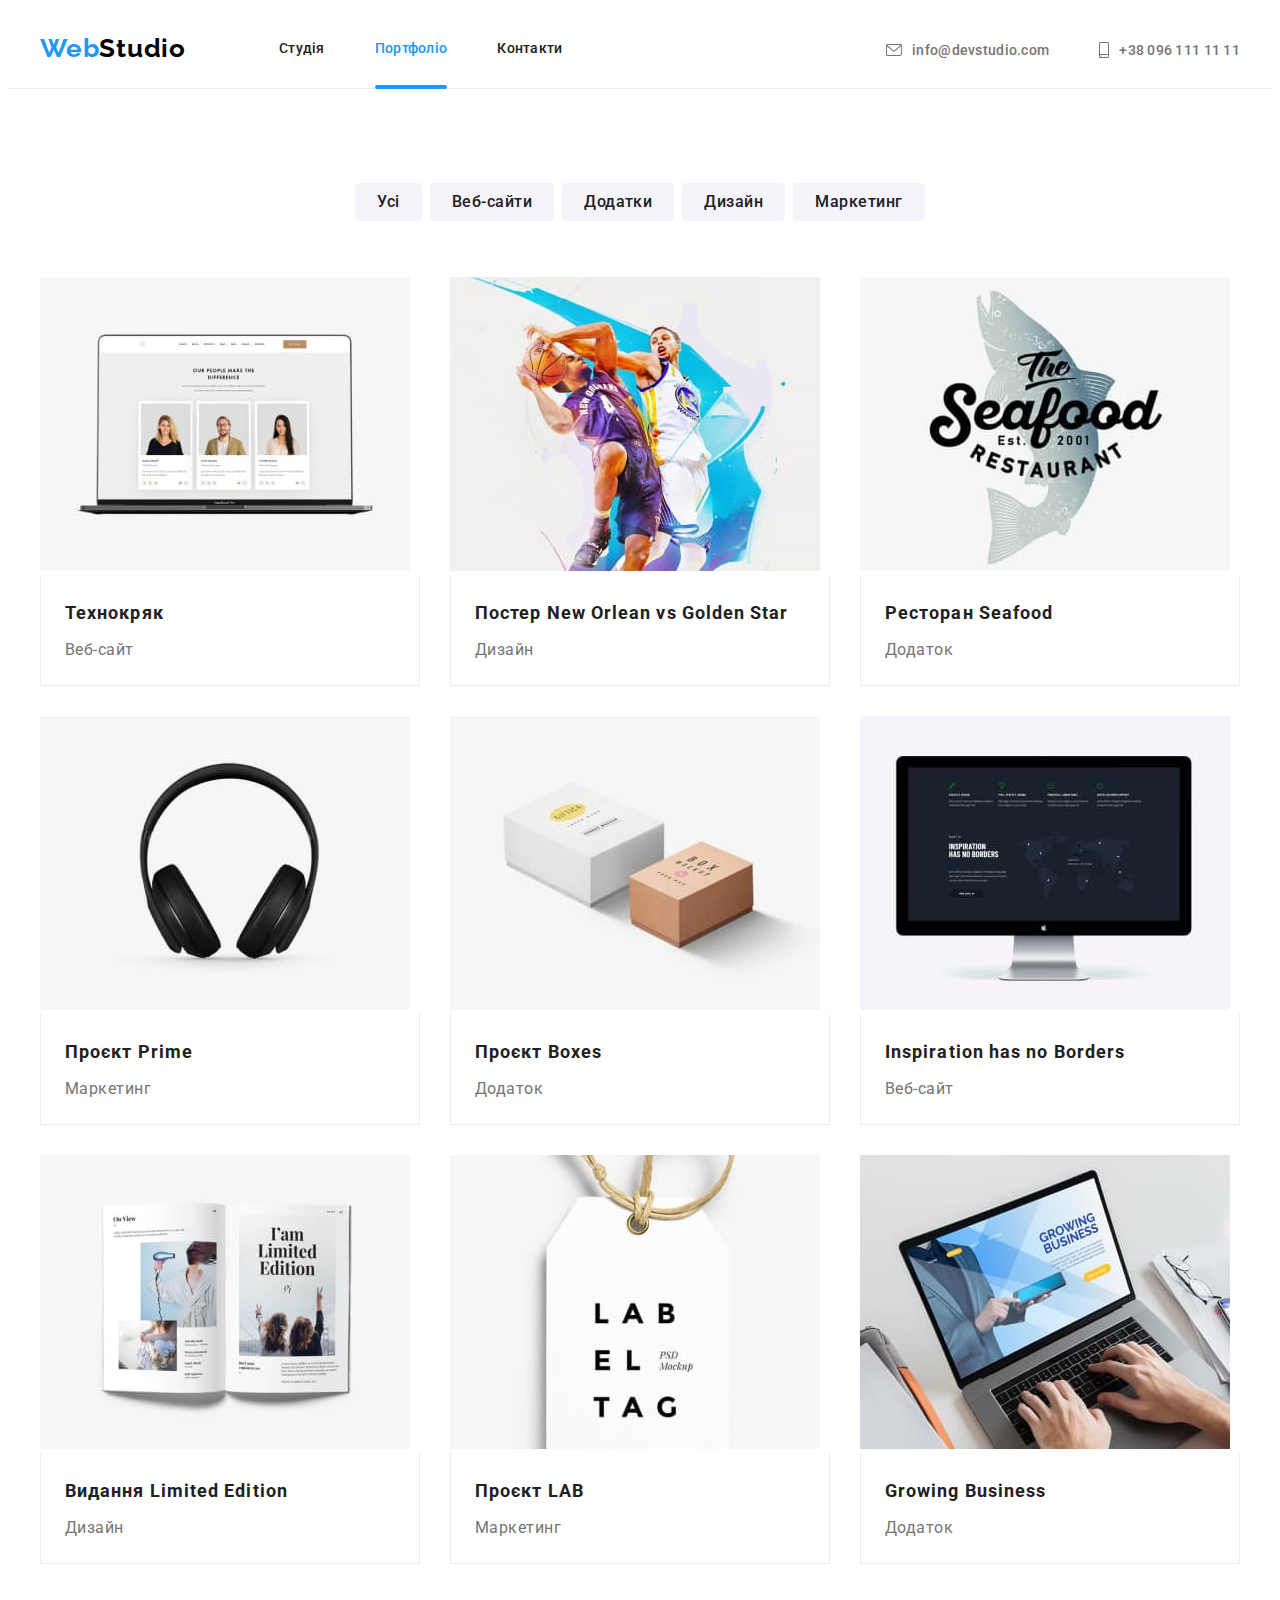
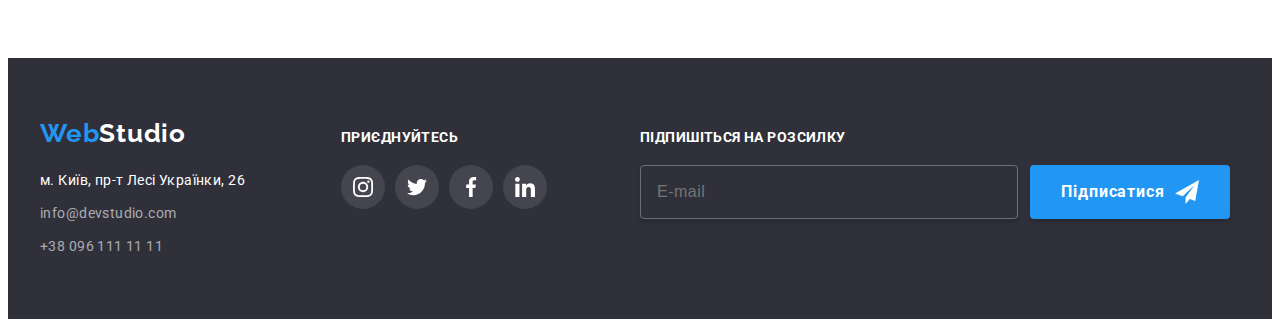
==== commit f27420c7: "done 6" ====
--- a/portfolio.html
+++ b/portfolio.html
@@ -41,13 +41,19 @@
         <ul class="header-list-contacts list">
           <li class="header-iteam contacts">
             <a class="header-link link" href="mailto:info@devstudio.com"
-              >info@devstudio.com</a
-            >
+              ><svg class="header-contacts-icon" width="16" height="12">
+                <use href="./images/icons.svg#icon-mail_icon"></use>
+              </svg>
+              info@devstudio.com
+            </a>
           </li>
-          <li class="header-itaem contacts">
-            <a class="header-link link" href="tel:+380961111111"
-              >+38 096 111 11 11</a
-            >
+          <li class="header-iteam contacts">
+            <a class="header-link link" href="tel:+380961111111">
+              <svg class="header-contacts-icon" width="10" height="16">
+                <use href="./images/icons.svg#icon-smartphone"></use>
+              </svg>
+              +38 096 111 11 11
+            </a>
           </li>
         </ul>
       </div>
@@ -307,38 +313,53 @@
             </ul>
           </address>
         </div>
-        <div class="footer-soc">
-          <p class="footer-soc-text">приєднуйтесь</p>
-          <ul class="footer-soc-list list">
-            <li class="footer-soc-iteam">
-              <a class="footer-soc-link" href="#">
-                <svg class="footer-soc-icon" width="20" height="20">
-                  <use href="./images/icons.svg#icon-instagram"></use>
-                </svg>
-              </a>
-            </li>
-            <li class="footer-soc-iteam">
-              <a class="footer-soc-link" href="#">
-                <svg class="footer-soc-icon" width="20" height="20">
-                  <use href="./images/icons.svg#icon-twitter"></use>
-                </svg>
-              </a>
-            </li>
-            <li class="footer-soc-iteam">
-              <a class="footer-soc-link" href="#">
-                <svg class="footer-soc-icon" width="20" height="20">
-                  <use href="./images/icons.svg#icon-facebook"></use>
-                </svg>
-              </a>
-            </li>
-            <li class="footer-soc-iteam">
-              <a class="footer-soc-link" href="#">
-                <svg class="footer-soc-icon" width="20" height="20">
-                  <use href="./images/icons.svg#icon-linkedin"></use>
-                </svg>
-              </a>
-            </li>
-          </ul>
+        <div class="footer-information">
+          <div>
+            <p class="footer-soc-text">приєднуйтесь</p>
+            <ul class="footer-soc-list list">
+              <li class="footer-soc-iteam">
+                <a class="footer-soc-link" href="#">
+                  <svg class="footer-soc-icon" width="20" height="20">
+                    <use href="./images/icons.svg#icon-instagram"></use>
+                  </svg>
+                </a>
+              </li>
+              <li class="footer-soc-iteam">
+                <a class="footer-soc-link" href="#">
+                  <svg class="footer-soc-icon" width="20" height="20">
+                    <use href="./images/icons.svg#icon-twitter"></use>
+                  </svg>
+                </a>
+              </li>
+              <li class="footer-soc-iteam">
+                <a class="footer-soc-link" href="#">
+                  <svg class="footer-soc-icon" width="20" height="20">
+                    <use href="./images/icons.svg#icon-facebook"></use>
+                  </svg>
+                </a>
+              </li>
+              <li class="footer-soc-iteam">
+                <a class="footer-soc-link" href="#">
+                  <svg class="footer-soc-icon" width="20" height="20">
+                    <use href="./images/icons.svg#icon-linkedin"></use>
+                  </svg>
+                </a>
+              </li>
+            </ul>
+          </div>
+          <div>
+            <p class="footer-soc-text">Підпишіться на розсилку</p>
+            <form class="footer-form">
+              <input
+                type="text"
+                name="online-name"
+                placeholder="E-mail"
+                class="footer-input"
+              />
+              <button type="submit" class="footer-subscribe">
+                Підписатися</button>
+            </form>
+          </div>
         </div>
       </div>
     </footer>
--- a/CSS/styles.css
+++ b/CSS/styles.css
@@ -48,7 +48,16 @@
 
 
 .hide {
-  font-size: 0;
+  position: absolute;
+  white-space: nowrap;
+  width: 1px;
+  height: 1px;
+  overflow: hidden;
+  border: 0;
+  padding: 0;
+  clip: rect(0 0 0 0);
+  clip-path: inset(50%);
+  margin: -1px;
 }
 
 .link {
@@ -144,6 +153,9 @@
   color: var(--first-text-color);
 }
 
+.header-list-contacts a.header-link{
+  display: flex;
+}
 
 .header-contacts-icon{
   fill: currentColor;
@@ -464,10 +476,17 @@
   padding: 60px 0;
 }
 
+
+
 .footer-wrap{
   display: flex;
   gap: 70px;
   align-items: baseline;
+}
+
+.footer-information{
+  display: flex;
+  gap: 93px;
 }
 
 footer  .logo-link{
@@ -495,7 +514,7 @@
 }
 
 .footer-address {
-  
+  width: 231px;
   color: var(--hero-titel-color);
 }
 
@@ -505,8 +524,7 @@
 }
 
 
-.footer-soc {
-}
+
 .footer-soc-text {
   font-size: 14px;
   font-weight: 700;
@@ -549,6 +567,73 @@
 
 .footer-soc-link:hover > .footer-soc-icon, .footer-soc-link:focus > .footer-soc-icon{
   fill: var(--hero-titel-color);
+}
+
+
+.footer-form {
+  display: flex;
+  gap: 12px;
+}
+
+.footer-input {
+  width: 358px;
+  height: 50px;
+  background: transparent;
+  border: 1px solid rgba(255, 255, 255, 0.3);
+  border-radius: 4px;
+  box-shadow: 0px 4px 4px rgba(0, 0, 0, 0.15);
+  padding-left: 16px;
+  color: rgba(255, 255, 255, 0.6000000238418579);
+  outline: transparent;
+  font-weight: 400;
+  font-size: 16px;
+  line-height: 1.6666;
+  letter-spacing: 0.03em;
+  text-align: left;
+  transition: border-color 250ms cubic-bezier(0.4, 0, 0.2, 1);
+}
+
+.footer-input:hover,
+.footer-input:focus{
+  border-color: var(--main-color);
+}
+
+
+.footer-subscribe {
+  font-family: "Roboto", sans-serif;
+  font-style: normal;
+  font-weight: 700;
+  font-size: 16px;
+  line-height: 1.875;
+  letter-spacing: 0.06em;
+  text-align: center;
+  cursor: pointer;
+  width: 200px;
+  padding: 10px 28px;
+  background-color: var(--main-color);
+  border: none;
+  border-radius: 4px;
+  box-shadow: 0px 4px 4px rgba(0, 0, 0, 0.15);
+  color: var(--hero-titel-color);
+  display: flex;
+  justify-content: center;
+  align-items: center;
+  transition: background-color 250ms cubic-bezier(0.4, 0, 0.2, 1);
+}
+
+.footer-subscribe::after{
+  content: '';
+  width: 24px;
+  height: 24px;
+  background-image: url(../images/telegram.svg);
+  background-position: right;
+  background-repeat: no-repeat;
+  margin-left: 10px;
+}
+
+.footer-subscribe:hover,
+.footer-subscribe:focus{
+  background-color: var(--background-color-btn);
 }
 
 /* Portfolio */
@@ -685,6 +770,7 @@
   position: absolute;
   top: 50%;
   left: 50%;
+  padding: 40px;
   transform: translate(-50%, -50%) scaleY(1);
   box-shadow: 0px 2px 1px rgba(0, 0, 0, 0.2), 0px 1px 1px rgba(0, 0, 0, 0.14), 0px 1px 3px rgba(0, 0, 0, 0.12);
   transition: transform 250ms cubic-bezier(0.4, 0, 0.2, 1);
@@ -726,3 +812,174 @@
   pointer-events: none;
 }
 
+
+
+.modal-text{
+  font-weight: 700;
+  font-size: 20px;
+  line-height: 1.15;
+  letter-spacing: 0.03em;
+  text-align: center;
+  margin-bottom: 12px;
+  color: var(--first-titel-color);
+  
+}
+
+.modal-label{
+  font-weight: 400;
+  font-size: 12px;
+  line-height: 1.1666;
+  letter-spacing: 0.01em;
+  text-align: left;
+  color: var(--first-text-color);
+  display: block;
+  position: relative;
+  margin-bottom: 4px;
+}
+
+.modal-field{
+  margin-bottom: 10px;
+}
+
+.modal-wraper{
+  position: relative;
+}
+
+.modal-input{
+  width: 100%;
+  height: 40px;
+  border: 1px solid rgba(33, 33, 33, 0.2);
+  border-radius: 4px;
+  padding-left: 42px;
+  font-weight: 400;
+  font-size: 12px;
+  outline: transparent;
+  transition: border-color 250ms cubic-bezier(0.4, 0, 0.2, 1);
+}
+
+
+
+.modal-input:hover,
+.modal-input:focus{
+  border-color: var(--main-color);
+}
+
+.modal-input:hover + .modal-icon-input,
+.modal-input:focus + .modal-icon-input{
+  fill: var(--main-color);
+
+}
+
+.modal-icon-input{
+  position: absolute;
+  left: 12px;
+  top: 50%;
+  transform: translateY(-50%);
+  transition: fill 250ms cubic-bezier(0.4, 0, 0.2, 1);
+}
+
+.modal-field-waper{
+  width: 100%;
+  height: 138px;
+  margin-bottom: 20px;
+}
+
+.modal-comment{
+  font-size: 12px;
+  border: 1px solid rgba(33, 33, 33, 0.2);
+  border-radius: 4px;
+  outline: transparent;
+  width: 100%;
+  height: 120px;
+  resize: none;
+  padding: 12px 16px;
+  transition: border-color 250ms cubic-bezier(0.4, 0, 0.2, 1);
+}
+
+.modal-comment::placeholder{
+  font-size: 12px;
+  color: rgba(117, 117, 117, 0.5);
+}
+
+.modal-comment:hover,
+.modal-comment:focus{
+  border-color: var(--main-color);
+}
+
+
+.modal-field-chek{
+  display: flex;
+  justify-content: center;
+  align-items: center;
+  margin-bottom: 30px;
+}
+
+.modal-chek-text{
+  width: 425px;
+  font-size: 14px;
+  line-height: 1.7142;
+  letter-spacing: 0.03em;
+  align-items: center;
+  display: flex;
+}
+
+.modal-chek-text > a{
+  font-size: 14px;
+  line-height: 1.7142;
+  letter-spacing: 0.03em;
+  text-align: left;
+  color: var(--main-color);
+  margin-left: 5px;
+}
+
+.modal-chek-text::before{
+  content: '';
+  border: 2px solid var(--black-color);
+  width: 16px;
+  height: 15px;
+  border-radius: 2px;
+  margin-right: 8px;
+  transition: background-color 250ms cubic-bezier(0.4, 0, 0.2, 1);
+}
+
+.modal-chek{
+  display: flex;
+}
+
+.modal-chek:checked + .modal-chek-text::before{
+  background-color: var(--main-color);
+  border: none;
+  background-image: url(../images/Chek.svg);
+  
+  background-repeat: no-repeat;
+  background-position: center;
+}
+
+.modal-send{
+  display: flex;
+  align-items: center;
+  text-align: center;
+  justify-content: center;
+}
+
+.send-button{
+  font-family: "Roboto", sans-serif;
+  font-weight: 700;
+  font-size: 16px;
+  line-height: 1.875;
+  letter-spacing: 0.06em;
+  text-align: center;
+  cursor: pointer;
+  color: var(--hero-titel-color);
+  padding: 10px 52px;
+  border: none;
+  background: #2196f3;
+  border-radius: 4px;
+  box-shadow: 0px 4px 4px rgba(0, 0, 0, 0.15);
+  transition: background-color 250ms cubic-bezier(0.4, 0, 0.2, 1);
+}
+
+.send-button:hover,
+.send-button:focus{
+  background-color: var(--background-color-btn);
+}